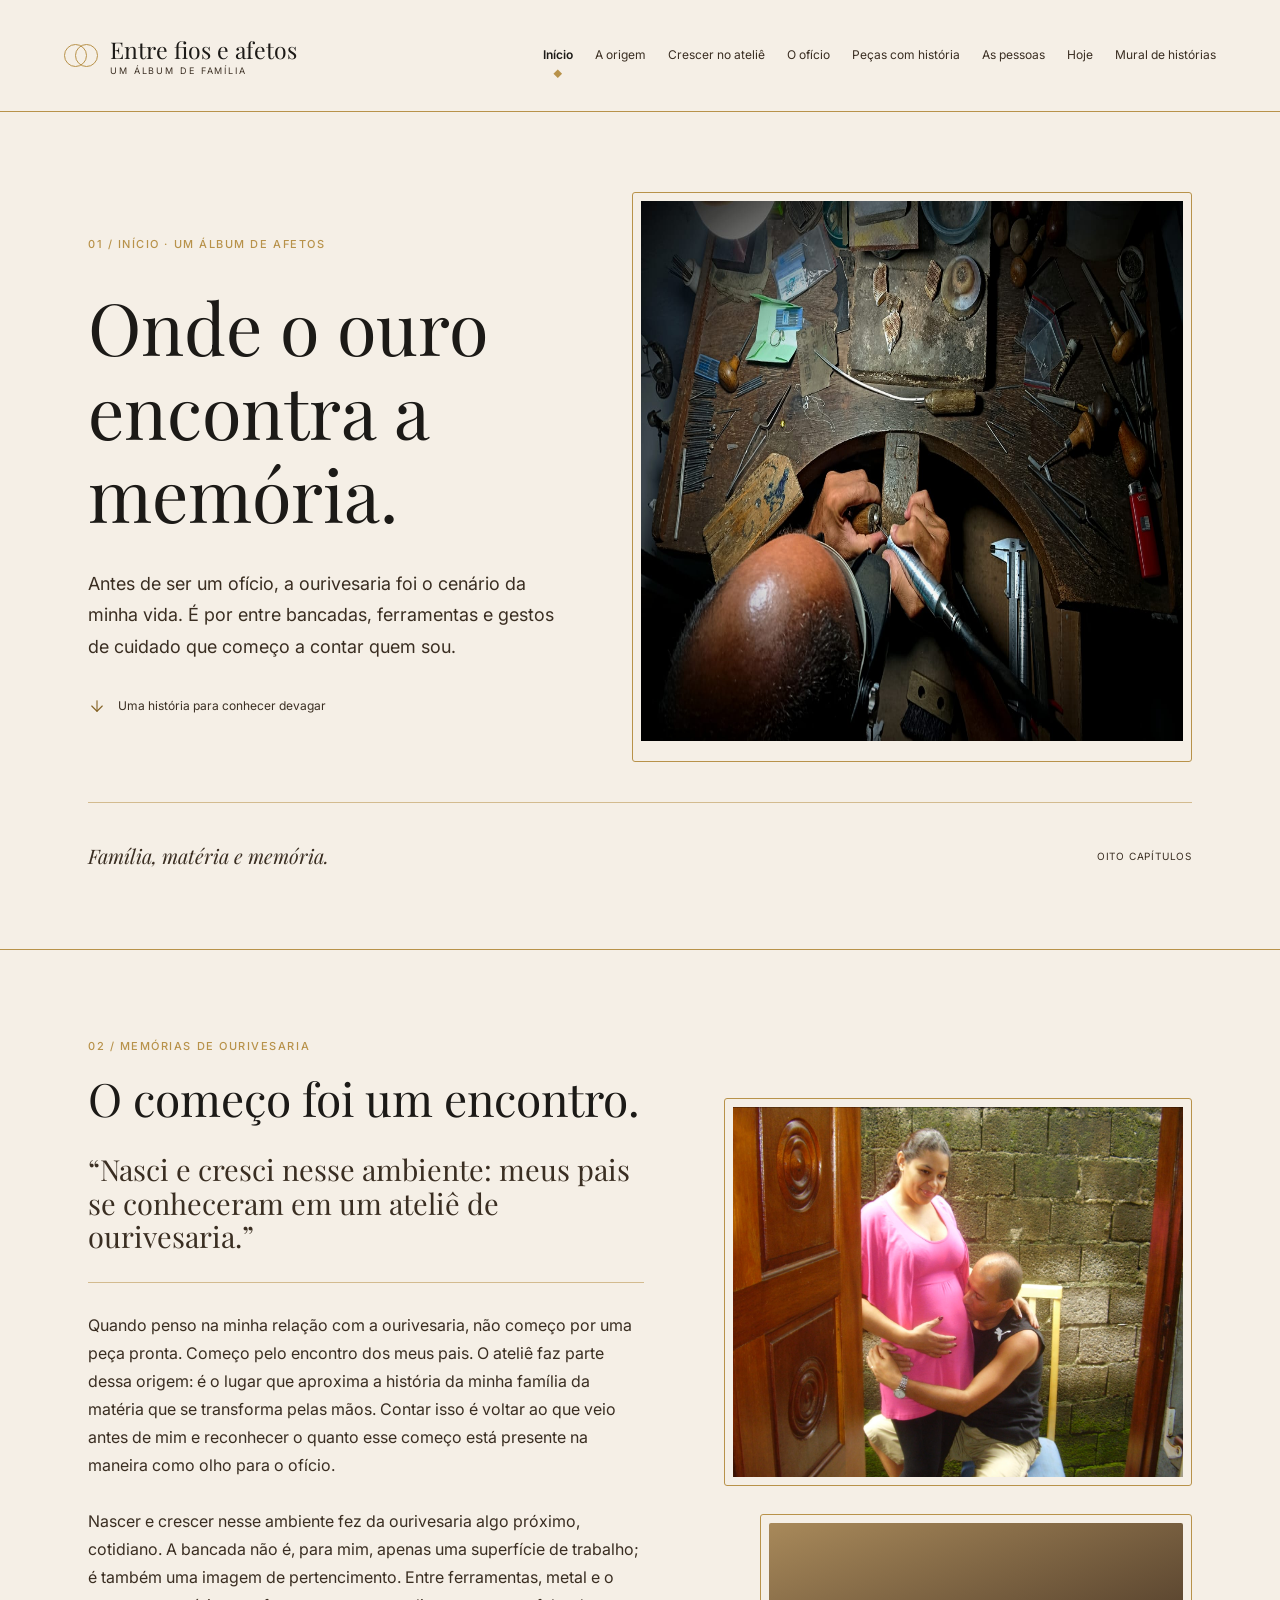
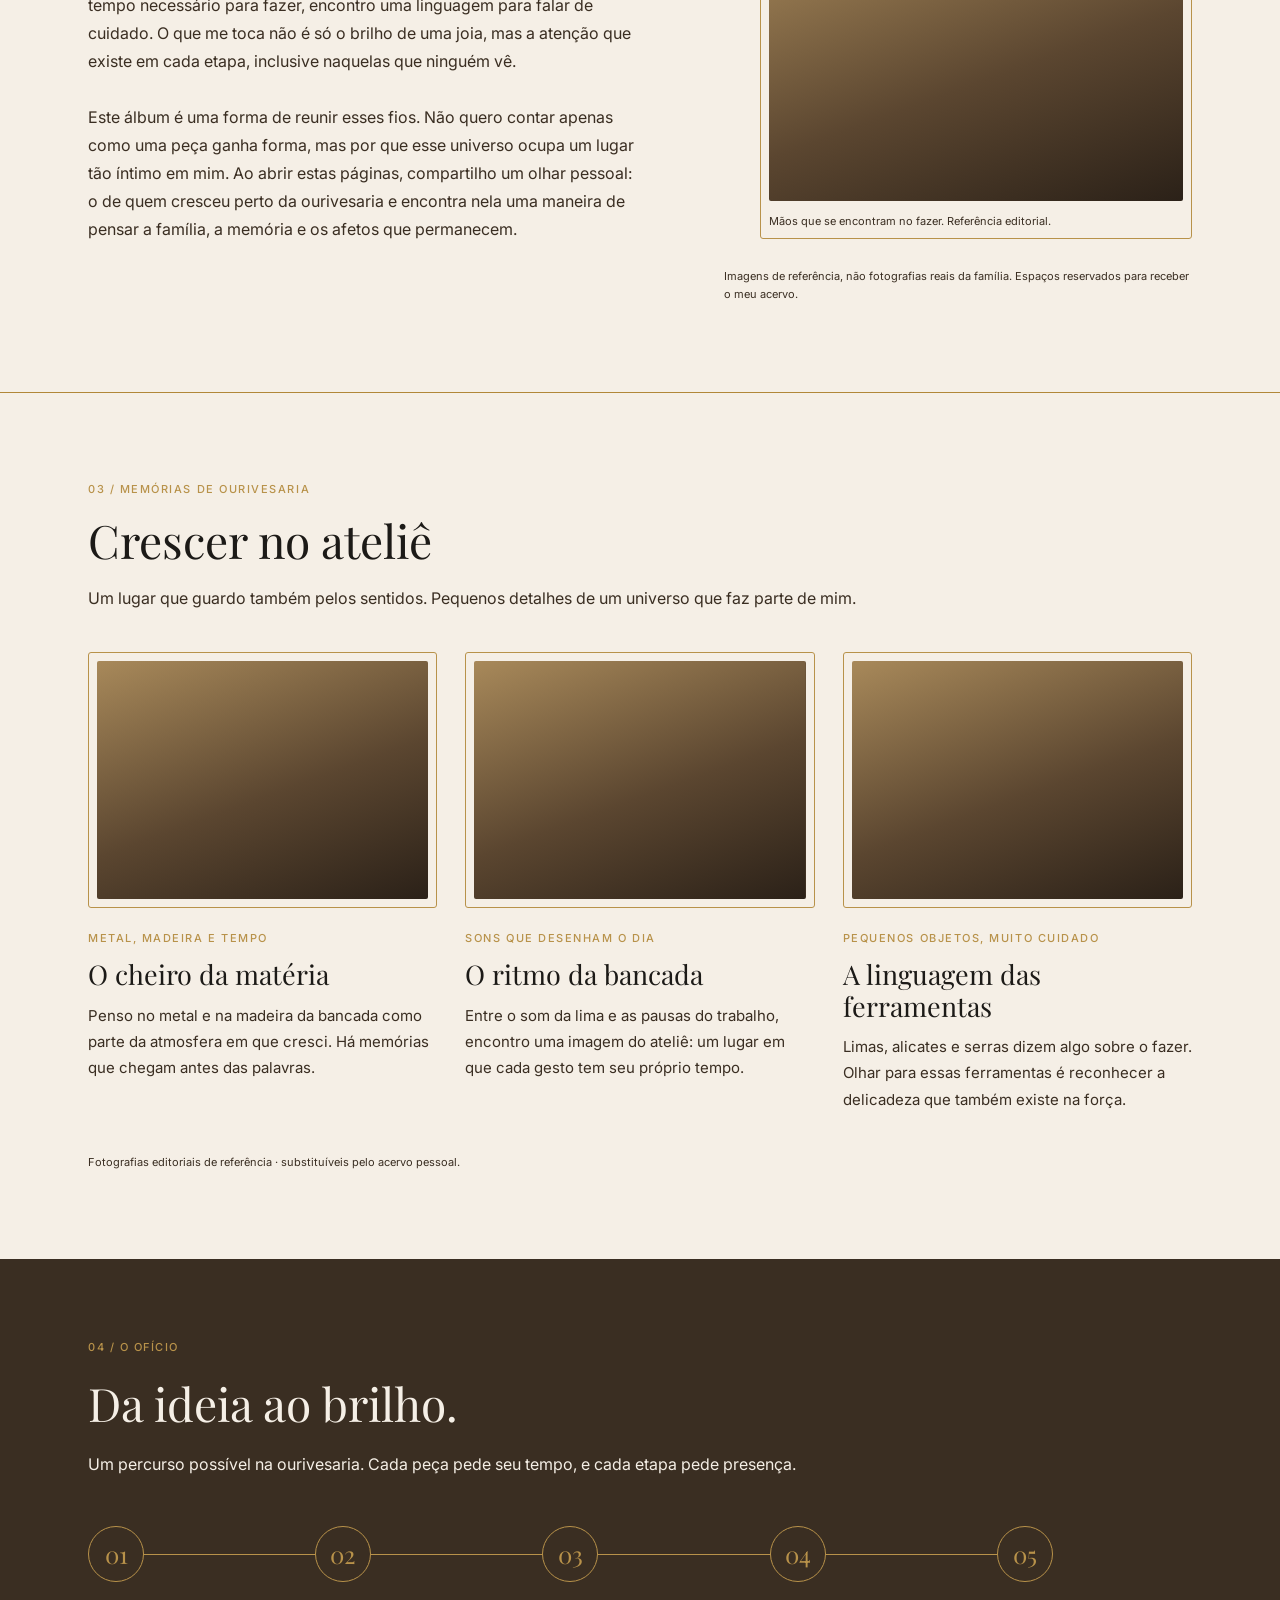
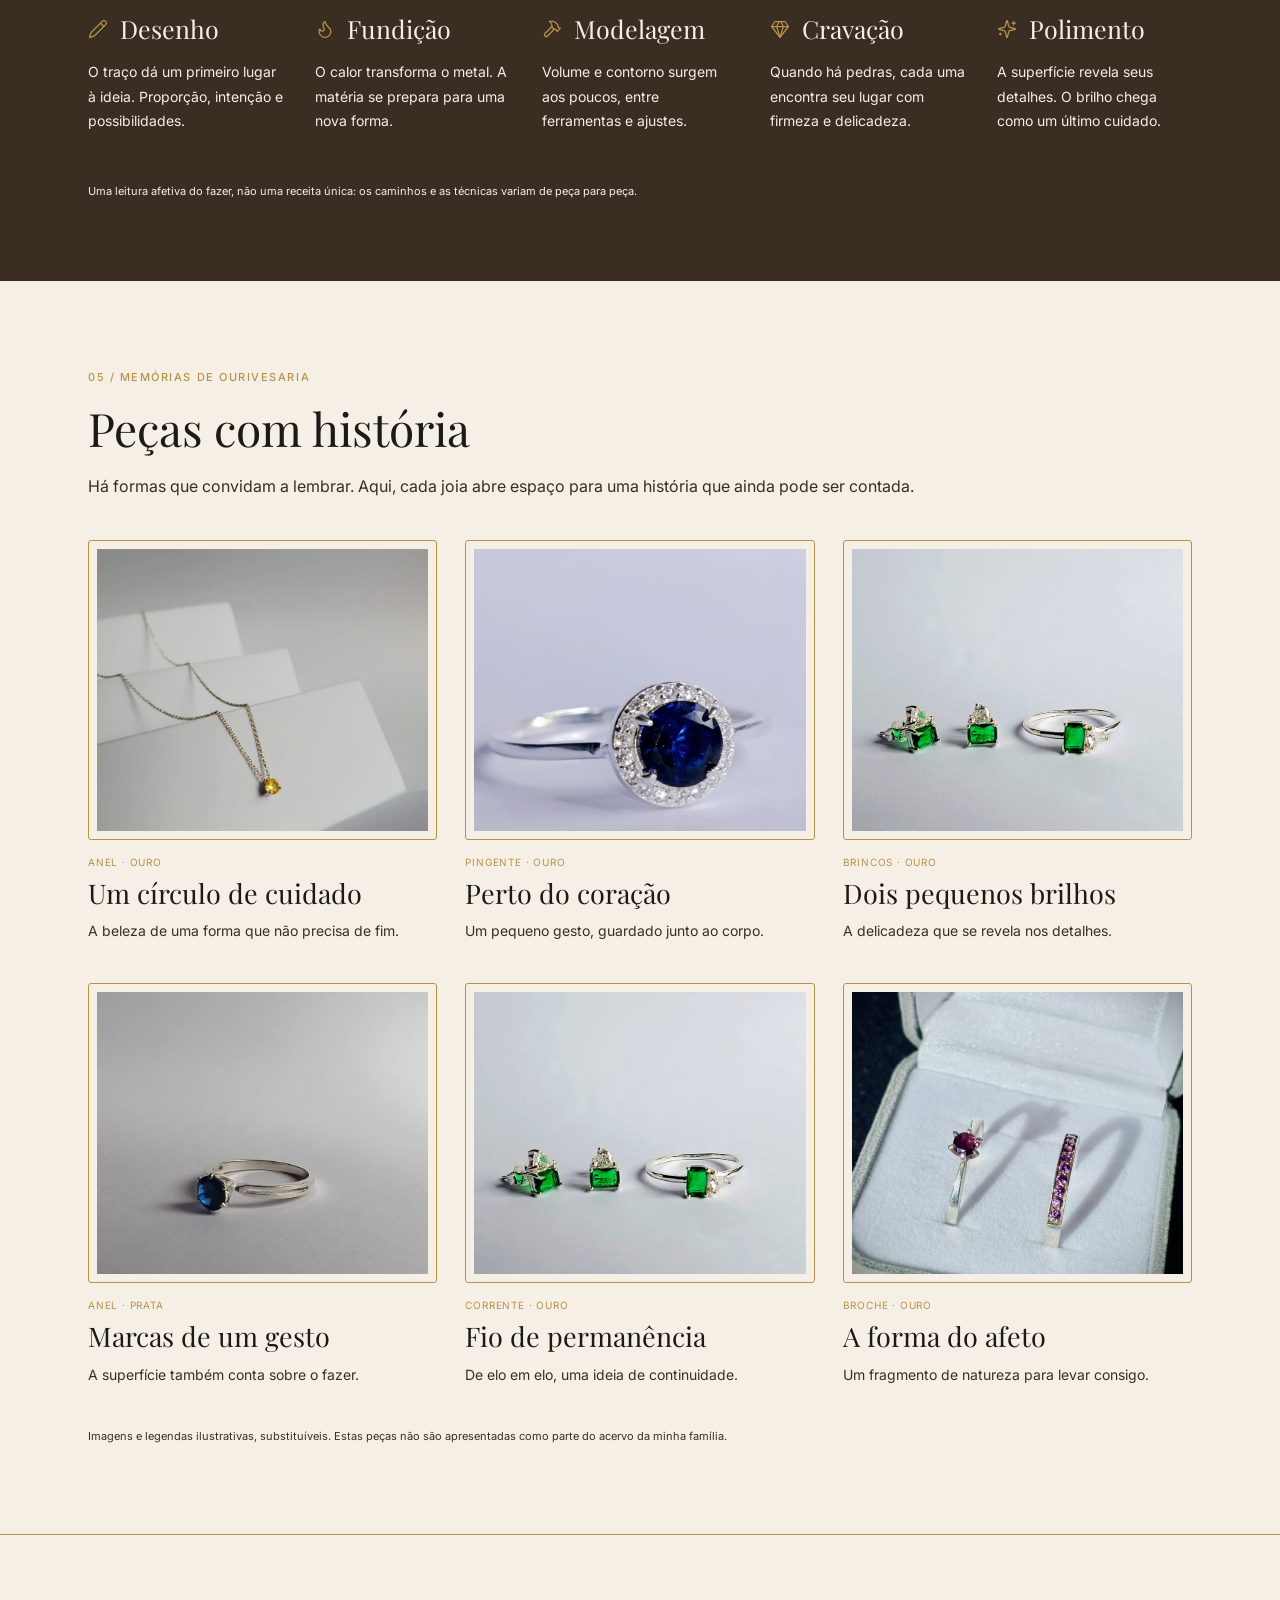
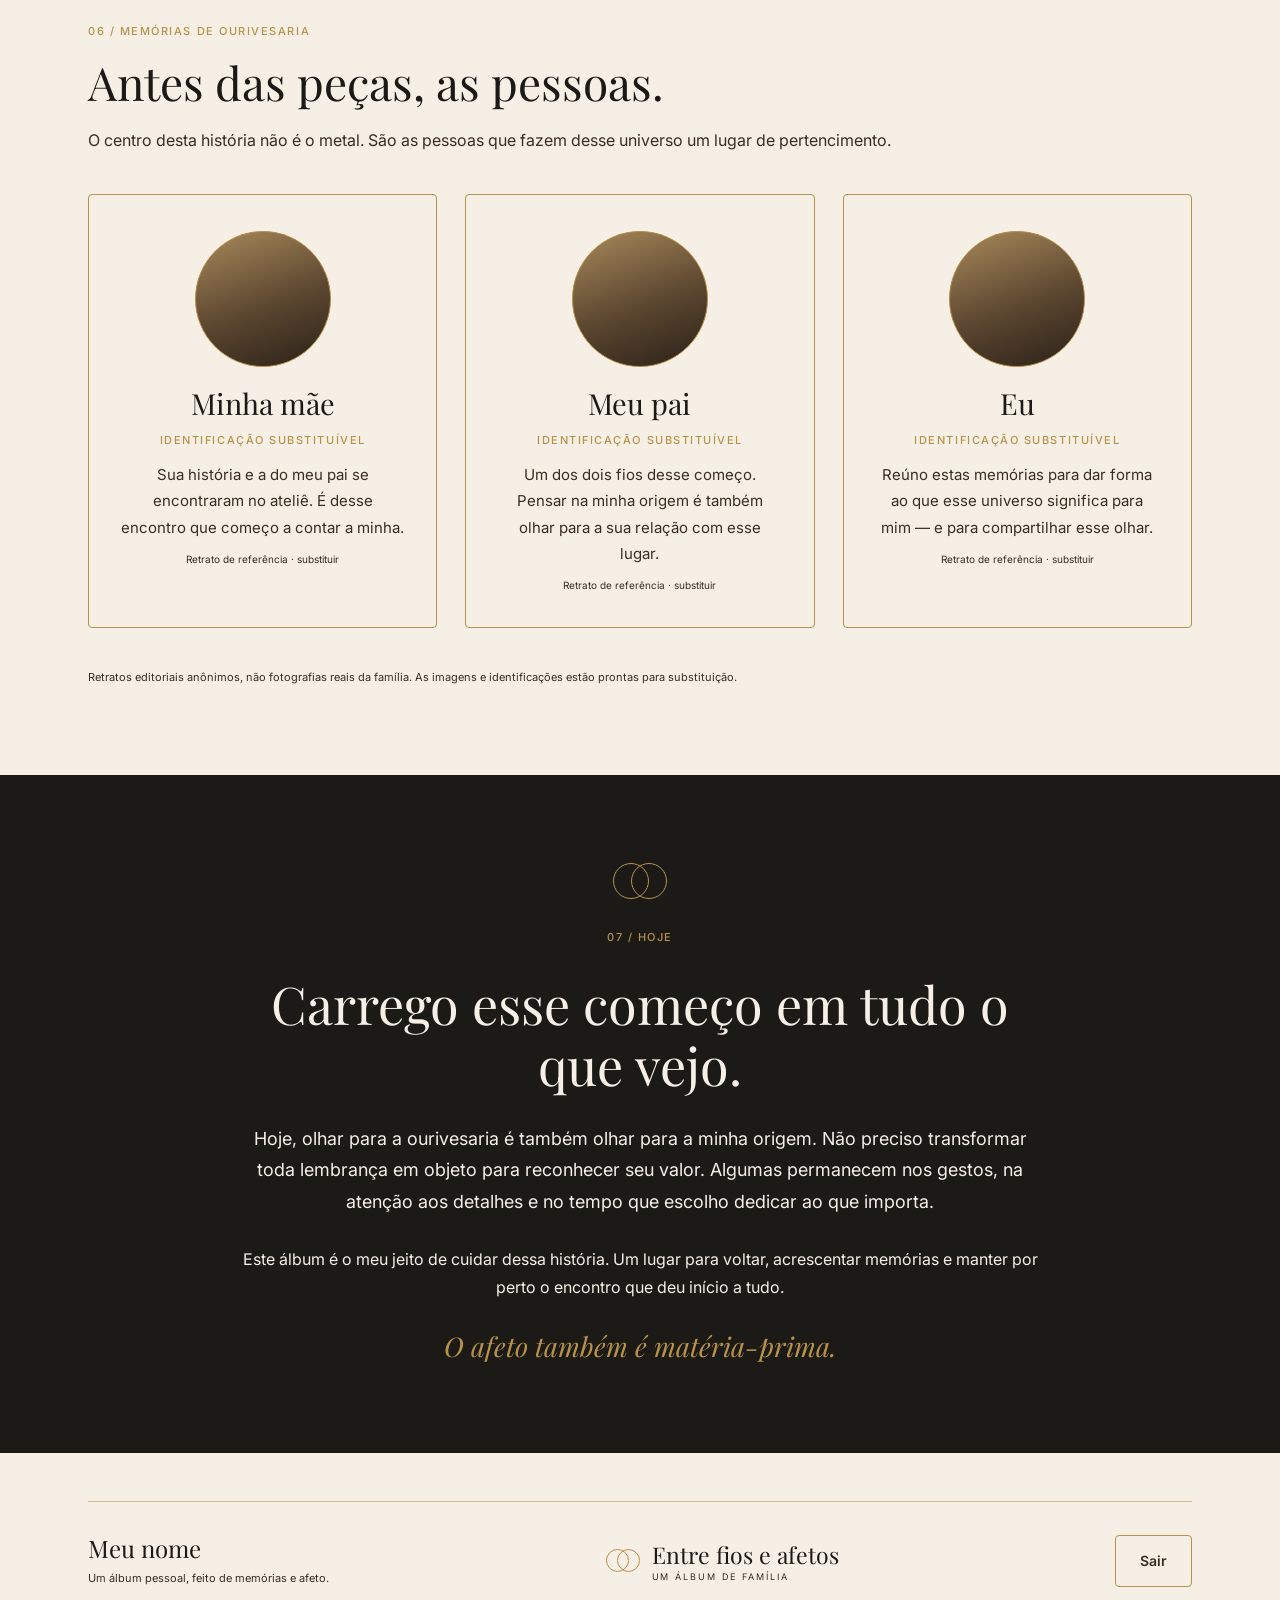
==== public/index.html @ 6e78f562 "CSS" ====
<!DOCTYPE html>
<html lang="pt-br">

<head>
    <meta charset="UTF-8">
    <meta http-equiv="X-UA-Compatible" content="IE=edge">
    <meta name="viewport" content="width=device-width, initial-scale=1.0">

    <title>Entre fios e afetos | Um álbum de família</title>

    <script src="./js/sessao.js"></script>

    <link rel="stylesheet" href="./css/estilo.css">
    <link rel="icon" href="./assets/icon/favicon2.ico">
    <link rel="preconnect" href="https://fonts.gstatic.com">
</head>

<body class="album" id="topo">

    <!-- ícones (sprite) -->
    <svg width="0" height="0" style="position:absolute" aria-hidden="true">
        <symbol id="i-arrow-down" viewBox="0 0 24 24"><path d="M12 5v14"/><path d="m19 12-7 7-7-7"/></symbol>
        <symbol id="i-pencil" viewBox="0 0 24 24"><path d="M21.174 6.812a1 1 0 0 0-3.986-3.987L3.842 16.174a2 2 0 0 0-.5.83l-1.321 4.352a.5.5 0 0 0 .623.622l4.353-1.32a2 2 0 0 0 .83-.497z"/><path d="m15 5 4 4"/></symbol>
        <symbol id="i-flame" viewBox="0 0 24 24"><path d="M8.5 14.5A2.5 2.5 0 0 0 11 12c0-1.38-.5-2-1-3-1.072-2.143-.224-4.054 2-6 .5 2.5 2 4.9 4 6.5 2 1.6 3 3.5 3 5.5a7 7 0 1 1-14 0c0-1.153.433-2.294 1-3a2.5 2.5 0 0 0 2.5 2.5z"/></symbol>
        <symbol id="i-hammer" viewBox="0 0 24 24"><path d="m15 12-8.373 8.373a1 1 0 1 1-3-3L12 9"/><path d="m18 15 4-4"/><path d="m21.5 11.5-1.914-1.914A2 2 0 0 1 19 8.172V7l-2.26-2.26a6 6 0 0 0-4.202-1.756L9 2.96l.92.82A6.18 6.18 0 0 1 12 8.4V10l2 2h1.172a2 2 0 0 1 1.414.586L18.5 14.5"/></symbol>
        <symbol id="i-gem" viewBox="0 0 24 24"><path d="M6 3h12l4 6-10 13L2 9Z"/><path d="M11 3 8 9l4 13 4-13-3-6"/><path d="M2 9h20"/></symbol>
        <symbol id="i-sparkles" viewBox="0 0 24 24"><path d="M9.937 15.5A2 2 0 0 0 8.5 14.063l-6.135-1.582a.5.5 0 0 1 0-.962L8.5 9.936A2 2 0 0 0 9.937 8.5l1.582-6.135a.5.5 0 0 1 .963 0L14.063 8.5A2 2 0 0 0 15.5 9.937l6.135 1.581a.5.5 0 0 1 0 .964L15.5 14.063a2 2 0 0 0-1.437 1.437l-1.582 6.135a.5.5 0 0 1-.963 0z"/><path d="M20 3v4"/><path d="M22 5h-4"/><path d="M4 17v2"/><path d="M5 18H3"/></symbol>
    </svg>

    <!--header inicio-->
    <header class="cabecalho">
        <a class="marca" href="index.html">
            <span class="aliancas" aria-hidden="true"></span>
            <span class="marca-texto">
                <span class="marca-nome">Entre fios e afetos</span>
                <span class="marca-descricao">Um álbum de família</span>
            </span>
        </a>

        <nav class="navegacao" aria-label="Seções do álbum">
            <a href="#inicio" aria-current="page">Início</a>
            <a href="#origem">A origem</a>
            <a href="#atelie">Crescer no ateliê</a>
            <a href="#oficio">O ofício</a>
            <a href="#pecas">Peças com história</a>
            <a href="#pessoas">As pessoas</a>
            <a href="#hoje">Hoje</a>
            <a href="dashboard/mural.html">Mural de histórias</a>
        </nav>
    </header>
    <!--header fim-->

    <main>

        <!-- 01 · INÍCIO -->
        <section class="inicio" id="inicio">
            <div class="capa-fotografia">
                <div class="capa-texto">
                    <p class="eyebrow">01 / Início · Um álbum de afetos</p>
                    <h1 class="t-hero">Onde o ouro encontra a memória.</h1>
                    <p class="texto-grande">Antes de ser um ofício, a ourivesaria foi o cenário da minha vida. É por entre bancadas, ferramentas e gestos de cuidado que começo a contar quem sou.</p>
                    <a class="convite-leitura" href="#origem">
                        <svg class="icone" aria-hidden="true"><use href="#i-arrow-down"/></svg>
                        <span>Uma história para conhecer devagar</span>
                    </a>
                </div>

                <figure class="moldura">
                    <div class="foto foto-inicio" role="img" aria-label="Mãos trabalhando em uma bancada de ourivesaria">
                        <img src="assets/imgs/img-bancada.jpeg" alt="">
                    </div>
                    <figcaption class="legenda"></figcaption>
                </figure>
            </div>

            <hr class="linha">

            <div class="nota-album">
                <p class="t-italico">Família, matéria e memória.</p>
                <span>OITO CAPÍTULOS</span>
            </div>
        </section>

        <!-- 02 · A ORIGEM -->
        <section class="secao borda-topo" id="origem">
            <div class="secao-interna origem-grade">
                <div class="origem-texto">
                    <div class="abertura-capitulo">
                        <p class="eyebrow">02 / Memórias de ourivesaria</p>
                        <h2 class="t-secao">O começo foi um encontro.</h2>
                    </div>

                    <blockquote class="t-citacao">“Nasci e cresci nesse ambiente: meus pais se conheceram em um ateliê de ourivesaria.”</blockquote>

                    <hr class="linha">

                    <p class="texto">Quando penso na minha relação com a ourivesaria, não começo por uma peça pronta. Começo pelo encontro dos meus pais. O ateliê faz parte dessa origem: é o lugar que aproxima a história da minha família da matéria que se transforma pelas mãos. Contar isso é voltar ao que veio antes de mim e reconhecer o quanto esse começo está presente na maneira como olho para o ofício.</p>

                    <p class="texto">Nascer e crescer nesse ambiente fez da ourivesaria algo próximo, cotidiano. A bancada não é, para mim, apenas uma superfície de trabalho; é também uma imagem de pertencimento. Entre ferramentas, metal e o tempo necessário para fazer, encontro uma linguagem para falar de cuidado. O que me toca não é só o brilho de uma joia, mas a atenção que existe em cada etapa, inclusive naquelas que ninguém vê.</p>

                    <p class="texto">Este álbum é uma forma de reunir esses fios. Não quero contar apenas como uma peça ganha forma, mas por que esse universo ocupa um lugar tão íntimo em mim. Ao abrir estas páginas, compartilho um olhar pessoal: o de quem cresceu perto da ourivesaria e encontra nela uma maneira de pensar a família, a memória e os afetos que permanecem.</p>
                </div>

                <div class="origem-album">
                    <figure class="moldura">
                        <div class="foto foto-principal" role="img" aria-label="Bancada de ourivesaria em preto e branco">
                        <img src="./assets/imgs/Captura de tela 2026-05-28 182234.png" alt="">
                        </div>
                        <!-- <figcaption class="legenda">Uma bancada, tantos começos. Estudo visual de arquivo em preto e branco.</figcaption> -->
                    </figure>

                    <div class="detalhe">
                        <figure class="moldura">
                            <div class="foto foto-origem-2" role="img" aria-label="Mãos que se encontram no fazer"></div>
                            <figcaption class="legenda">Mãos que se encontram no fazer. Referência editorial.</figcaption>
                        </figure>
                    </div>

                    <p class="nota">Imagens de referência, não fotografias reais da família. Espaços reservados para receber o meu acervo.</p>
                </div>
            </div>
        </section>

        <!-- 03 · CRESCER NO ATELIÊ -->
        <section class="secao borda-topo" id="atelie">
            <div class="secao-interna">
                <div class="abertura-capitulo">
                    <p class="eyebrow">03 / Memórias de ourivesaria</p>
                    <h2 class="t-secao">Crescer no ateliê</h2>
                    <p class="texto">Um lugar que guardo também pelos sentidos. Pequenos detalhes de um universo que faz parte de mim.</p>
                </div>

                <div class="trio">
                    <article class="memoria">
                        <div class="moldura"><div class="foto foto-atelie-1" role="img" aria-label="Metal e madeira da bancada"></div></div>
                        <div class="memoria-texto">
                            <p class="eyebrow">Metal, madeira e tempo</p>
                            <h3>O cheiro da matéria</h3>
                            <p class="texto-medio">Penso no metal e na madeira da bancada como parte da atmosfera em que cresci. Há memórias que chegam antes das palavras.</p>
                        </div>
                    </article>

                    <article class="memoria">
                        <div class="moldura"><div class="foto foto-atelie-2" role="img" aria-label="Lima sobre a bancada"></div></div>
                        <div class="memoria-texto">
                            <p class="eyebrow">Sons que desenham o dia</p>
                            <h3>O ritmo da bancada</h3>
                            <p class="texto-medio">Entre o som da lima e as pausas do trabalho, encontro uma imagem do ateliê: um lugar em que cada gesto tem seu próprio tempo.</p>
                        </div>
                    </article>

                    <article class="memoria">
                        <div class="moldura"><div class="foto foto-atelie-3" role="img" aria-label="Ferramentas de ourivesaria"></div></div>
                        <div class="memoria-texto">
                            <p class="eyebrow">Pequenos objetos, muito cuidado</p>
                            <h3>A linguagem das ferramentas</h3>
                            <p class="texto-medio">Limas, alicates e serras dizem algo sobre o fazer. Olhar para essas ferramentas é reconhecer a delicadeza que também existe na força.</p>
                        </div>
                    </article>
                </div>

                <p class="nota rodape-secao">Fotografias editoriais de referência · substituíveis pelo acervo pessoal.</p>
            </div>
        </section>

        <!-- 04 · O OFÍCIO -->
        <section class="oficio" id="oficio">
            <div class="secao-interna">
                <div class="abertura-capitulo">
                    <p class="eyebrow">04 / O ofício</p>
                    <h2 class="t-secao">Da ideia ao brilho.</h2>
                    <p class="texto">Um percurso possível na ourivesaria. Cada peça pede seu tempo, e cada etapa pede presença.</p>
                </div>

                <div class="linha-do-tempo">
                    <div class="passo">
                        <div class="marco">01</div>
                        <div class="passo-descricao">
                            <div class="passo-nome">
                                <svg class="icone" aria-hidden="true"><use href="#i-pencil"/></svg>
                                <h3>Desenho</h3>
                            </div>
                            <p>O traço dá um primeiro lugar à ideia. Proporção, intenção e possibilidades.</p>
                        </div>
                    </div>

                    <div class="passo">
                        <div class="marco">02</div>
                        <div class="passo-descricao">
                            <div class="passo-nome">
                                <svg class="icone" aria-hidden="true"><use href="#i-flame"/></svg>
                                <h3>Fundição</h3>
                            </div>
                            <p>O calor transforma o metal. A matéria se prepara para uma nova forma.</p>
                        </div>
                    </div>

                    <div class="passo">
                        <div class="marco">03</div>
                        <div class="passo-descricao">
                            <div class="passo-nome">
                                <svg class="icone" aria-hidden="true"><use href="#i-hammer"/></svg>
                                <h3>Modelagem</h3>
                            </div>
                            <p>Volume e contorno surgem aos poucos, entre ferramentas e ajustes.</p>
                        </div>
                    </div>

                    <div class="passo">
                        <div class="marco">04</div>
                        <div class="passo-descricao">
                            <div class="passo-nome">
                                <svg class="icone" aria-hidden="true"><use href="#i-gem"/></svg>
                                <h3>Cravação</h3>
                            </div>
                            <p>Quando há pedras, cada uma encontra seu lugar com firmeza e delicadeza.</p>
                        </div>
                    </div>

                    <div class="passo">
                        <div class="marco">05</div>
                        <div class="passo-descricao">
                            <div class="passo-nome">
                                <svg class="icone" aria-hidden="true"><use href="#i-sparkles"/></svg>
                                <h3>Polimento</h3>
                            </div>
                            <p>A superfície revela seus detalhes. O brilho chega como um último cuidado.</p>
                        </div>
                    </div>
                </div>

                <p class="nota rodape-secao">Uma leitura afetiva do fazer, não uma receita única: os caminhos e as técnicas variam de peça para peça.</p>
            </div>
        </section>

        <!-- 05 · PEÇAS COM HISTÓRIA -->
        <section class="secao" id="pecas">
            <div class="secao-interna">
                <div class="abertura-capitulo">
                    <p class="eyebrow">05 / Memórias de ourivesaria</p>
                    <h2 class="t-secao">Peças com história</h2>
                    <p class="texto">Há formas que convidam a lembrar. Aqui, cada joia abre espaço para uma história que ainda pode ser contada.</p>
                </div>

                <div class="galeria">
                    <article class="peca">
                        <div class="moldura">
                            <div class="foto foto-peca-1" role="img" aria-label="Anel de ouro">
                                <img src="./assets/imgs/colarin3.jpeg" alt="">
                            </div>
                        </div>
                        <div class="peca-legenda">
                            <p class="peca-tipo">ANEL · OURO</p>
                            <h3 class="t-item">Um círculo de cuidado</h3>
                            <p class="texto-pequeno">A beleza de uma forma que não precisa de fim.</p>
                        </div>
                    </article>

                    <article class="peca">
                        <div class="moldura">
                            <div class="foto foto-peca-2" role="img" aria-label="Pingente de ouro">
                                <img src="./assets/imgs/Anel Estelar Bom.jpeg" alt="">
                            </div>
                        </div>
                        <div class="peca-legenda">
                            <p class="peca-tipo">PINGENTE · OURO</p>
                            <h3 class="t-item">Perto do coração</h3>
                            <p class="texto-pequeno">Um pequeno gesto, guardado junto ao corpo.</p>
                        </div>
                    </article>

                    <article class="peca">
                        <div class="moldura">
                            <div class="foto foto-peca-3" role="img" aria-label="Brincos de ouro">
                                <img src="./assets/imgs/Conjunto Aurora Real 2.jpeg" alt="">
                            </div>
                        </div>
                        <div class="peca-legenda">
                            <p class="peca-tipo">BRINCOS · OURO</p>
                            <h3 class="t-item">Dois pequenos brilhos</h3>
                            <p class="texto-pequeno">A delicadeza que se revela nos detalhes.</p>
                        </div>
                    </article>

                    <article class="peca">
                        <div class="moldura">
                            <div class="foto foto-peca-4" role="img" aria-label="Anel de prata">
                                <img src="./assets/imgs/imperiale3.jpeg" alt="">
                            </div>
                        </div>
                        <div class="peca-legenda">
                            <p class="peca-tipo">ANEL · PRATA</p>
                            <h3 class="t-item">Marcas de um gesto</h3>
                            <p class="texto-pequeno">A superfície também conta sobre o fazer.</p>
                        </div>
                    </article>

                    <article class="peca">
                        <div class="moldura">
                            <div class="foto foto-peca-5" role="img" aria-label="Corrente de ouro">
                                <img src="./assets/imgs/Conjunto Aurora Real 2.jpeg" alt="">
                            </div>
                        </div>
                        <div class="peca-legenda">
                            <p class="peca-tipo">CORRENTE · OURO</p>
                            <h3 class="t-item">Fio de permanência</h3>
                            <p class="texto-pequeno">De elo em elo, uma ideia de continuidade.</p>
                        </div>
                    </article>

                    <article class="peca">
                        <div class="moldura">
                            <div class="foto foto-peca-6" role="img" aria-label="Broche de ouro">
                                <img src="./assets/imgs/WhatsApp Image 2026-02-01 at 18.15.39.jpeg" alt="">
                            </div>
                        </div>
                        <div class="peca-legenda">
                            <p class="peca-tipo">BROCHE · OURO</p>
                            <h3 class="t-item">A forma do afeto</h3>
                            <p class="texto-pequeno">Um fragmento de natureza para levar consigo.</p>
                        </div>
                    </article>
                </div>

                <p class="nota rodape-secao">Imagens e legendas ilustrativas, substituíveis. Estas peças não são apresentadas como parte do acervo da minha família.</p>
            </div>
        </section>

        <!-- 06 · AS PESSOAS -->
        <section class="secao borda-topo" id="pessoas">
            <div class="secao-interna">
                <div class="abertura-capitulo">
                    <p class="eyebrow">06 / Memórias de ourivesaria</p>
                    <h2 class="t-secao">Antes das peças, as pessoas.</h2>
                    <p class="texto">O centro desta história não é o metal. São as pessoas que fazem desse universo um lugar de pertencimento.</p>
                </div>

                <div class="pessoas">
                    <article class="pessoa">
                        <div class="retrato retrato-1" role="img" aria-label="Retrato editorial de referência">
                        <img src="./assets/imgs/" alt="">
                        </div>
                        <div class="pessoa-texto">
                            <h3>Minha mãe</h3>
                            <p class="eyebrow">Identificação substituível</p>
                            <p class="texto-medio">Sua história e a do meu pai se encontraram no ateliê. É desse encontro que começo a contar a minha.</p>
                            <p class="nota-retrato">Retrato de referência · substituir</p>
                        </div>
                    </article>

                    <article class="pessoa">
                        <div class="retrato retrato-2" role="img" aria-label="Retrato editorial de referência"></div>
                        <div class="pessoa-texto">
                            <h3>Meu pai</h3>
                            <p class="eyebrow">Identificação substituível</p>
                            <p class="texto-medio">Um dos dois fios desse começo. Pensar na minha origem é também olhar para a sua relação com esse lugar.</p>
                            <p class="nota-retrato">Retrato de referência · substituir</p>
                        </div>
                    </article>

                    <article class="pessoa">
                        <div class="retrato retrato-3" role="img" aria-label="Retrato editorial de referência"></div>
                        <div class="pessoa-texto">
                            <h3>Eu</h3>
                            <p class="eyebrow">Identificação substituível</p>
                            <p class="texto-medio">Reúno estas memórias para dar forma ao que esse universo significa para mim — e para compartilhar esse olhar.</p>
                            <p class="nota-retrato">Retrato de referência · substituir</p>
                        </div>
                    </article>
                </div>

                <p class="nota rodape-secao">Retratos editoriais anônimos, não fotografias reais da família. As imagens e identificações estão prontas para substituição.</p>
            </div>
        </section>

        <!-- 07 · HOJE -->
        <section class="hoje" id="hoje">
            <span class="aliancas grande" aria-hidden="true"></span>
            <p class="eyebrow">07 / Hoje</p>
            <h2 class="t-secao">Carrego esse começo em tudo o que vejo.</h2>
            <p class="texto-grande">Hoje, olhar para a ourivesaria é também olhar para a minha origem. Não preciso transformar toda lembrança em objeto para reconhecer seu valor. Algumas permanecem nos gestos, na atenção aos detalhes e no tempo que escolho dedicar ao que importa.</p>
            <p class="texto">Este álbum é o meu jeito de cuidar dessa história. Um lugar para voltar, acrescentar memórias e manter por perto o encontro que deu início a tudo.</p>
            <p class="fecho">O afeto também é matéria-prima.</p>
        </section>

    </main>

    <!--footer inicio-->
    <footer class="rodape-album">
        <hr class="linha">
        <div class="rodape-linha">
            <div class="creditos">
                <strong>Meu nome</strong>
                <span>Um álbum pessoal, feito de memórias e afeto.</span>
            </div>

            <a class="marca" href="#topo">
                <span class="aliancas" aria-hidden="true"></span>
                <span class="marca-texto">
                    <span class="marca-nome">Entre fios e afetos</span>
                    <span class="marca-descricao">Um álbum de família</span>
                </span>
            </a>

            <a class="botao-album claro" href="login.html">Sair</a>
        </div>
    </footer>
    <!--footer fim-->

</body>

</html>
---- public/css/estilo.css ----
@import url('https://fonts.googleapis.com/css2?family=Playfair+Display:ital,wght@0,400;0,500;1,400&family=Inter:wght@400;500;600&display=swap');
@import url('https://fonts.googleapis.com/css2?family=Barlow:ital,wght@0,100;0,200;0,300;0,400;0,500;0,600;0,700;0,800;0,900;1,100;1,200;1,300;1,400;1,500;1,600;1,700;1,800;1,900&display=swap');

/* =====================================================================
   TOKENS (extraídos do Figma "Entre fios e afetos")
   ===================================================================== */

:root {
  /* herdados do projeto (usados por simulador e dashboards) */
  --tamanho-header: 80px;
  --tamanho-footer: 65px;
  --tamanho-simulador: calc(100vh - var(--tamanho-header) - var(--tamanho-footer) - 2px);

  /* álbum */
  --creme: #f5efe6;
  --creme-claro: #fffcf6;
  --papel: #faf6ef;
  --marrom: #3a2e22;
  --tinta: #1c1a17;
  --ouro: #b8924a;
  --ouro-escuro: #846326;
  --areia: #d7c8af;
  --texto-suave: #786b5c;
  --bege-claro: #e9dcc5;
  --bege-texto: #d5c5ad;
  --erro: #9a3b2e;

  --fonte-titulo: 'Playfair Display', Georgia, 'Times New Roman', serif;
  --fonte-texto: 'Inter', 'Segoe UI', Tahoma, Geneva, Verdana, sans-serif;

  /* fundo provisório das fotos (aparece atrás da imagem ou quando ela não existe) */
  --fundo-foto: linear-gradient(160deg, #a8895a 0%, #5b4630 55%, #2b2118 100%);
}

html {
  scroll-behavior: smooth;
  scroll-padding-top: 112px;
}

body {
  margin: 0;
  padding: 0;
  font-family: 'Barlow', 'Segoe UI', Tahoma, Geneva, Verdana, sans-serif;
  background-color: black;
}

/* =====================================================================
   REGRAS ANTIGAS QUE AINDA SÃO USADAS (simulador.html e dashboards)
   ===================================================================== */

.container {
  display: flex;
  width: 80%;
  margin: auto;
}

.header {
  height: var(--tamanho-header);
  border-bottom: 2px solid #32b9cd;
}

.header .container {
  justify-content: space-between;
  align-items: center;
  height: 100%;
}

.header a {
  text-decoration: none;
  color: #e3b062;
}

.agora {
  font-weight: 800;
}

.navbar {
  width: 300px;
  display: flex;
  align-items: center;
  justify-content: space-between;
  list-style: none;
  color: #e3b062;
}

.titulo {
  color: #32b9cd;
  width: fit-content;
  font-weight: 500;
}

.header h1 {
  margin: 0;
}

.footer {
  background-color: #32b9cd;
  height: 150px;
  color: #fff;
  display: flex;
  font-size: 15px;
}

.footer .container {
  justify-content: center;
  text-align: center;
}

.footer .container .version {
  font-size: 12px;
}

input {
  margin-bottom: 10px;
  border: 2px solid #32b9cd;
  padding: 10px;
  text-align: center;
  border-radius: 10px;
}

.simulador {
  color: white;
}

.simulador .container {
  flex-direction: column;
  overflow: scroll;
  height: var(--tamanho-simulador);
}

/* ALERTA (usado por js/alerta.js nos dashboards) */

#alerta {
  position: absolute;
  right: 0;
  bottom: 0;
}

.mensagem-alarme {
  background-color: white;
  border-radius: 5px;
  width: 300px;
  height: 80px;
  margin: 10px;
  padding: 10px 0;
  display: flex;
  justify-content: space-evenly;
  align-items: center;
}

.mensagem-alarme h3 {
  font-size: 14px;
  margin: 0;
}

.mensagem-alarme .informacao {
  width: 66%;
}

.alarme-sino {
  width: 48px;
  height: 48px;
  animation-name: bell;
  animation-duration: 4s;
  background-image: url('https://cdn-icons-png.flaticon.com/512/1157/1157000.png');
  background-size: cover;
  animation-iteration-count: infinite;
}

@keyframes bell {
  0%   {transform: rotate(25deg)}
  25%  {transform: rotate(-25deg)}
  50%  {transform: rotate(25deg)}
  75%  {transform: rotate(-25deg)}
  100% {transform: rotate(25deg)}
}

/* =====================================================================
   ÁLBUM · BASE
   ===================================================================== */

body.album {
  background-color: var(--creme);
  color: var(--marrom);
  font-family: var(--fonte-texto);
  -webkit-font-smoothing: antialiased;
}

.album *,
.album *::before,
.album *::after {
  box-sizing: border-box;
}

.album h1,
.album h2,
.album h3,
.album p,
.album figure,
.album blockquote {
  margin: 0;
}

.album a {
  color: inherit;
}

.album button {
  font-family: var(--fonte-texto);
}

/* ícones (sprite SVG inline em cada página) */
.icone {
  width: 18px;
  height: 18px;
  flex: none;
  fill: none;
  stroke: currentColor;
  stroke-width: 1.5;
  stroke-linecap: round;
  stroke-linejoin: round;
}

/* alianças (logotipo) */
.aliancas {
  position: relative;
  flex: none;
  width: 34px;
  height: 30px;
}

.aliancas::before,
.aliancas::after {
  content: "";
  position: absolute;
  top: 3px;
  width: 23px;
  height: 23px;
  border: 1.2px solid var(--ouro);
  border-radius: 50%;
}

.aliancas::before { left: 0; }
.aliancas::after  { left: 11px; }

.aliancas.grande {
  width: 54px;
  height: 38px;
}

.aliancas.grande::before,
.aliancas.grande::after {
  top: 0;
  width: 36px;
  height: 36px;
}

.aliancas.grande::after { left: 18px; }

.marca {
  display: flex;
  align-items: center;
  gap: 12px;
  text-decoration: none;
  color: var(--tinta);
}

.marca-texto {
  display: flex;
  flex-direction: column;
  gap: 3px;
  white-space: nowrap;
}

.marca-nome {
  font: 400 23px/1.2 var(--fonte-titulo);
  color: var(--tinta);
}

.marca-descricao {
  font: 400 9px/1 var(--fonte-texto);
  letter-spacing: 0.21em;
  text-transform: uppercase;
  color: var(--marrom);
}

/* tipografia */
.eyebrow {
  font: 500 11px/1.6 var(--fonte-texto);
  letter-spacing: 0.14em;
  text-transform: uppercase;
  color: var(--ouro);
}

.t-hero    { font: 400 72px/1.16 var(--fonte-titulo); color: var(--tinta); }
.t-secao   { font: 400 46px/1.16 var(--fonte-titulo); color: var(--tinta); }
.t-item    { font: 400 27px/1.16 var(--fonte-titulo); color: var(--tinta); }
.t-citacao { font: 400 29px/1.16 var(--fonte-titulo); color: var(--marrom); }
.t-italico { font: italic 400 20px/1.3 var(--fonte-titulo); color: var(--marrom); }

.texto        { font: 400 16px/1.75 var(--fonte-texto); color: var(--marrom); }
.texto-grande { font: 400 18px/1.75 var(--fonte-texto); color: var(--marrom); }
.texto-medio  { font: 400 15px/1.75 var(--fonte-texto); color: var(--marrom); }
.texto-pequeno{ font: 400 14px/1.75 var(--fonte-texto); color: var(--marrom); }
.nota         { font: 400 11px/1.7 var(--fonte-texto); color: var(--marrom); }

.linha {
  height: 1px;
  border: 0;
  background: var(--ouro);
  opacity: 0.55;
  margin: 0;
}

/* botões */
.botao-album {
  display: inline-flex;
  align-items: center;
  justify-content: center;
  gap: 16px;
  height: 52px;
  padding: 0 24px;
  border: 1px solid var(--ouro);
  border-radius: 4px;
  background: var(--ouro);
  color: var(--tinta);
  font: 600 14px/1 var(--fonte-texto);
  text-decoration: none;
  cursor: pointer;
  transition: background-color 0.2s, color 0.2s, border-color 0.2s;
}

.botao-album:hover {
  background: var(--ouro-escuro);
  border-color: var(--ouro-escuro);
  color: var(--creme);
}

.botao-album.cheio { width: 100%; }

.botao-album.claro {
  background: var(--creme);
}

.botao-album.claro:hover {
  background: var(--marrom);
  border-color: var(--marrom);
  color: var(--creme);
}

/* fotografia com moldura de álbum */
.moldura {
  display: flex;
  flex-direction: column;
  gap: 12px;
  padding: 8px;
  border: 0.7px solid var(--ouro);
  border-radius: 3px;
}

.foto {
  width: 100%;
  border-radius: 2px;
  background-color: #5b4630;
  background-size: cover;
  background-position: center;
  background-repeat: no-repeat;
}

.foto-inicio img{
  width: 100%;
  height: 100%;
}

.foto-principal img{
  width: 100%;
  height: 100%; 
}

.foto-peca-1 img {
  width: 100%;
  height: 100%;
  object-fit: cover;
  
}
.foto-peca-2 img{
  width: 100%;
  height: 100%;
  object-fit: cover; 
}
.foto-peca-3 img{
  width: 100%;
  height: 100%;
  object-fit: cover; 
}

.foto-peca-4 img{
  width: 100%;
  height: 100%;
  object-fit: cover; 
}

.foto-peca-5 img{
  width: 100%;
  height: 100%;
  object-fit: cover; 
}

.foto-peca-6 img{
  width: 100%;
  height: 100%;
  object-fit: cover; 
}

.legenda {
  font: 400 11px/1.5 var(--fonte-texto);
  color: var(--marrom);
}

/* =====================================================================
   ÁLBUM · CABEÇALHO E NAVEGAÇÃO
   ===================================================================== */

.cabecalho {
  position: sticky;
  top: 0;
  z-index: 50;
  display: flex;
  align-items: center;
  justify-content: space-between;
  gap: 32px;
  min-height: 112px;
  padding: 0 64px;
  background: var(--creme);
  border-bottom: 1px solid var(--ouro);
}

.navegacao {
  display: flex;
  align-items: center;
  flex-wrap: wrap;
  justify-content: flex-end;
  gap: 14px 22px;
}

.navegacao a,
.navegacao .saudacao {
  position: relative;
  font: 400 12px/1.2 var(--fonte-texto);
  color: var(--marrom);
  text-decoration: none;
  white-space: nowrap;
}

.navegacao a:hover {
  color: var(--ouro-escuro);
}

.navegacao a[aria-current="page"] {
  font-weight: 600;
  color: var(--tinta);
}

.navegacao a[aria-current="page"]::after {
  content: "◆";
  position: absolute;
  left: 50%;
  top: calc(100% + 6px);
  transform: translateX(-50%);
  font-size: 9px;
  line-height: 1;
  color: var(--ouro);
}

.navegacao .saudacao {
  padding-left: 22px;
  border-left: 1px solid var(--areia);
  color: var(--texto-suave);
}

.navegacao .saudacao span {
  font-weight: 600;
  color: var(--marrom);
}

/* =====================================================================
   ÁLBUM · LOGIN E CADASTRO
   ===================================================================== */

.acesso {
  display: grid;
  grid-template-columns: 1fr 1fr;
  min-height: 100vh;
  background: var(--creme);
}

.acesso-capa {
  position: relative;
  min-height: 960px;
  background-color: var(--marrom);
  background-image: url('../assets/imgs/album/maos-na-bancada.jpg'), var(--fundo-foto);
  background-size: cover;
  background-position: center;
  background-repeat: no-repeat;
}

.acesso-capa .marca {
  position: absolute;
  top: 48px;
  left: 48px;
  padding: 12px;
  background: var(--marrom);
}

.acesso-capa .marca-nome { color: var(--creme); }
.acesso-capa .marca-descricao { color: var(--creme); }

.convite-capa {
  position: absolute;
  left: 48px;
  right: 48px;
  bottom: 48px;
  display: flex;
  flex-direction: column;
  gap: 20px;
  padding: 36px;
  background: var(--marrom);
  border: 0.7px solid var(--ouro);
  border-radius: 4px;
}

.convite-capa h2 {
  font: 400 60px/1.16 var(--fonte-titulo);
  color: var(--creme);
}

.convite-capa p.texto { color: var(--creme); }

.convite-capa .aviso-imagem {
  font: 400 9px/1.2 var(--fonte-texto);
  letter-spacing: 0.04em;
  text-transform: uppercase;
  color: var(--creme);
}

.acesso-painel {
  position: relative;
  display: flex;
  flex-direction: column;
  justify-content: center;
  gap: 36px;
  padding: 72px 112px;
}

.boas-vindas {
  display: flex;
  flex-direction: column;
  gap: 16px;
}

.boas-vindas h1 {
  font: 400 46px/1.16 var(--fonte-titulo);
  color: var(--tinta);
}

.form-album {
  display: flex;
  flex-direction: column;
  gap: 20px;
}

.campo-album {
  display: flex;
  flex-direction: column;
  gap: 9px;
}

.campo-album label {
  font: 500 13px/1.2 var(--fonte-texto);
  color: var(--marrom);
}

.entrada {
  display: flex;
  align-items: center;
  gap: 12px;
  height: 52px;
  padding: 0 16px;
  border: 0.7px solid var(--ouro);
  border-radius: 4px;
  background: transparent;
}

.entrada:focus-within {
  box-shadow: 0 0 0 3px rgba(184, 146, 74, 0.28);
}

.entrada input {
  flex: 1;
  min-width: 0;
  height: 100%;
  margin: 0;
  padding: 0;
  border: 0;
  border-radius: 0;
  background: transparent;
  outline: none;
  text-align: left;
  font: 400 14px/1.5 var(--fonte-texto);
  color: var(--marrom);
}

.entrada input::placeholder {
  color: var(--marrom);
  opacity: 0.6;
}

.btn-olho {
  display: flex;
  align-items: center;
  justify-content: center;
  padding: 0;
  border: 0;
  background: transparent;
  color: var(--marrom);
  cursor: pointer;
}

.btn-olho .icone-olho { display: none; }
.btn-olho.ativo .icone-olho { display: block; }
.btn-olho.ativo .icone-olho-off { display: none; }

.form-album .botao-album { width: 100%; }

.link-alternativo {
  text-align: center;
  font: 400 14px/1.2 var(--fonte-texto);
  color: var(--marrom);
  text-decoration: underline;
  text-underline-position: from-font;
}

.link-alternativo:hover { color: var(--ouro-escuro); }

.nota-privacidade {
  display: flex;
  flex-direction: column;
  gap: 16px;
}

.nota-privacidade div {
  display: flex;
  align-items: flex-start;
  gap: 10px;
}

.nota-privacidade .icone {
  width: 15px;
  height: 15px;
  margin-top: 2px;
  color: var(--ouro-escuro);
}

.nota-privacidade p {
  font: 400 11px/1.6 var(--fonte-texto);
  color: var(--marrom);
}

/* mensagens usadas pelos scripts de login/cadastro */

.alerta_erro {
  position: fixed;
  top: 24px;
  right: 24px;
  z-index: 1000;
}

.card_erro {
  display: none;
  max-width: 320px;
  padding: 14px 18px;
  background: var(--creme-claro);
  color: var(--tinta);
  border: 0.7px solid var(--ouro);
  border-left: 4px solid var(--ouro);
  border-radius: 4px;
  box-shadow: 0 10px 30px rgba(58, 46, 34, 0.18);
}

.card_erro #mensagem_erro {
  font: 500 14px/1.5 var(--fonte-texto);
}

.loading-div {
  display: none;
  justify-content: center;
  align-items: center;
  margin: 0 auto;
}

.loading-div img {
  width: 40px;
  height: 40px;
}

#div_erros_login {
  display: none;
  justify-content: center;
  text-align: center;
  font: 500 13px/1.5 var(--fonte-texto);
  color: var(--erro);
}

/* =====================================================================
   ÁLBUM · PÁGINA INICIAL (HISTÓRIA DE FAMÍLIA)
   ===================================================================== */

.secao {
  padding: 88px;
}

.secao.borda-topo { border-top: 1px solid var(--ouro); }
#atelie.borda-topo { border-top-color: #b18738; }

.secao-interna {
  max-width: 1264px;
  margin: 0 auto;
}

.abertura-capitulo {
  display: flex;
  flex-direction: column;
  gap: 16px;
  margin-bottom: 40px;
}

/* início */
.inicio {
  display: flex;
  flex-direction: column;
  gap: 40px;
  padding: 80px 88px;
}

.capa-fotografia {
  display: flex;
  align-items: center;
  gap: 64px;
}

.capa-texto {
  display: flex;
  flex-direction: column;
  gap: 32px;
  flex: 0 0 480px;
  max-width: 480px;
}

.convite-leitura {
  display: flex;
  align-items: center;
  gap: 12px;
  font: 400 12px/1.2 var(--fonte-texto);
  color: var(--marrom);
}

.convite-leitura { text-decoration: none; }

.convite-leitura .icone { width: 18px; height: 24px; color: var(--ouro-escuro); }

.capa-fotografia .moldura { flex: 1; min-width: 0; }
.capa-fotografia .foto { height: 540px; }

.nota-album {
  display: flex;
  align-items: center;
  justify-content: space-between;
  gap: 24px;
}

.nota-album span {
  font: 400 10px/1 var(--fonte-texto);
  letter-spacing: 0.08em;
  color: var(--marrom);
}

/* origem */
.origem-grade {
  display: flex;
  align-items: flex-start;
  gap: 80px;
}

.origem-texto {
  display: flex;
  flex-direction: column;
  gap: 28px;
  flex: 0 0 556px;
  max-width: 556px;
}

.origem-texto .abertura-capitulo { margin-bottom: 0; }

.origem-album {
  flex: 1;
  min-width: 0;
  display: flex;
  flex-direction: column;
  gap: 28px;
  padding-top: 60px;
}

.origem-album .foto-principal { height: 370px; }
.origem-album .detalhe { display: flex; justify-content: flex-end; }
.origem-album .detalhe .moldura { width: 432px; max-width: 100%; }
.origem-album .detalhe .foto { height: 278px; }

/* crescer no ateliê */
.trio {
  display: grid;
  grid-template-columns: repeat(3, 1fr);
  gap: 28px;
}

.memoria {
  display: flex;
  flex-direction: column;
  gap: 22px;
  min-width: 0;
}

.memoria .foto { height: 238px; }

.memoria-texto {
  display: flex;
  flex-direction: column;
  gap: 12px;
}

.memoria-texto h3 { font: 400 27px/1.16 var(--fonte-titulo); color: var(--tinta); }

.album .rodape-secao {
  margin-top: 40px;
}

/* o ofício */
.oficio {
  background: var(--marrom);
  padding: 80px 88px;
}

.oficio .abertura-capitulo { gap: 20px; margin-bottom: 48px; }
.oficio .t-secao,
.oficio .texto,
.oficio .nota { color: var(--creme); }

.linha-do-tempo {
  position: relative;
  display: grid;
  grid-template-columns: repeat(5, 1fr);
  gap: 32px;
}

.linha-do-tempo::before {
  content: "";
  position: absolute;
  top: 28px;
  left: 28px;
  right: 160px;
  height: 1px;
  background: var(--ouro);
}

.passo {
  position: relative;
  display: flex;
  flex-direction: column;
  gap: 32px;
  min-width: 0;
}

.marco {
  display: flex;
  align-items: center;
  justify-content: center;
  width: 56px;
  height: 56px;
  border: 1px solid var(--ouro);
  border-radius: 999px;
  background: var(--marrom);
  font: 400 24px/1 var(--fonte-titulo);
  color: var(--ouro);
}

.passo-descricao {
  display: flex;
  flex-direction: column;
  gap: 16px;
}

.passo-nome {
  display: flex;
  align-items: center;
  gap: 12px;
  color: var(--ouro);
}

.passo-nome .icone { width: 20px; height: 20px; }

.passo-nome h3 {
  font: 400 25px/1.2 var(--fonte-titulo);
  color: var(--creme);
}

.passo-descricao p {
  font: 400 14px/1.75 var(--fonte-texto);
  color: var(--creme);
}

.album .oficio .rodape-secao { margin-top: 48px; }

/* peças com história */
.galeria {
  display: grid;
  grid-template-columns: repeat(3, 1fr);
  gap: 40px 28px;
}

.peca {
  display: flex;
  flex-direction: column;
  gap: 16px;
  min-width: 0;
}

.peca .foto { height: 282px; }

.peca-legenda {
  display: flex;
  flex-direction: column;
  gap: 10px;
}

.peca-tipo {
  font: 400 10px/1.2 var(--fonte-texto);
  letter-spacing: 0.08em;
  color: var(--ouro);
}

/* as pessoas */
.pessoas {
  display: grid;
  grid-template-columns: repeat(3, 1fr);
  gap: 28px;
}

.pessoa {
  display: flex;
  flex-direction: column;
  align-items: center;
  gap: 20px;
  min-width: 0;
  padding: 36px 32px;
  border: 0.7px solid var(--ouro);
  border-radius: 4px;
  text-align: center;
}

.retrato {
  width: 136px;
  height: 136px;
  border: 1px solid var(--ouro);
  border-radius: 999px;
  background-color: #5b4630;
  background-size: cover;
  background-position: center;
  background-repeat: no-repeat;
}

.pessoa-texto {
  display: flex;
  flex-direction: column;
  gap: 12px;
}

.pessoa-texto h3 { font: 400 29px/1.16 var(--fonte-titulo); color: var(--tinta); }
.pessoa-texto .nota-retrato { font: 400 10px/1.2 var(--fonte-texto); color: var(--marrom); }

/* hoje */
.hoje {
  display: flex;
  flex-direction: column;
  align-items: center;
  gap: 28px;
  padding: 88px 240px;
  background: var(--tinta);
  text-align: center;
}

.hoje .t-secao { font-size: 52px; color: var(--creme); }
.hoje .texto-grande,
.hoje .texto { color: var(--creme); }
.hoje .fecho { font: italic 400 27px/1.3 var(--fonte-titulo); color: var(--ouro); }

/* rodapé do álbum */
.rodape-album {
  display: flex;
  flex-direction: column;
  gap: 32px;
  padding: 48px 88px;
}

.rodape-linha {
  display: flex;
  align-items: center;
  justify-content: space-between;
  gap: 24px;
}

.creditos {
  display: flex;
  flex-direction: column;
  gap: 8px;
}

.creditos strong { font: 400 24px/1.2 var(--fonte-titulo); color: var(--tinta); }
.creditos span { font: 400 11px/1.6 var(--fonte-texto); color: var(--marrom); }

/* =====================================================================
   ÁLBUM · MURAL DE JOIAS E HISTÓRIAS
   ===================================================================== */

.mural-abertura {
  display: flex;
  flex-direction: column;
  align-items: flex-start;
  gap: 24px;
  padding: 64px 88px 48px;
}

.mural-abertura .eyebrow {
  font-weight: 400;
  letter-spacing: 0.145em;
  color: var(--ouro-escuro);
}

.mural-abertura h1 {
  font: 400 68px/1.16 var(--fonte-titulo);
  letter-spacing: -0.025em;
  color: var(--tinta);
}

.mural-convite {
  display: flex;
  align-items: center;
  justify-content: space-between;
  gap: 40px;
  width: 100%;
}

.mural-convite p {
  max-width: 740px;
  font: 400 17px/1.8 var(--fonte-texto);
  color: var(--marrom);
}

.mural-convite .botao-album {
  gap: 18px;
  border-radius: 3px;
  white-space: nowrap;
}

.fio-nota {
  display: flex;
  align-items: center;
  gap: 20px;
  padding-top: 12px;
}

.fio-nota::before {
  content: "";
  width: 48px;
  height: 1px;
  background: var(--ouro);
}

.fio-nota p {
  font: italic 400 20px/1.3 var(--fonte-titulo);
  color: var(--texto-suave);
}

.mural-album {
  display: flex;
  flex-direction: column;
  gap: 32px;
  padding: 0 88px 80px;
}

.temas {
  display: flex;
  align-items: center;
  justify-content: space-between;
  gap: 24px;
  padding: 20px 0;
  border-top: 1px solid var(--areia);
  border-bottom: 1px solid var(--areia);
}

.temas-filtros {
  display: flex;
  align-items: center;
  flex-wrap: wrap;
  gap: 12px 28px;
}

.tema {
  padding: 10px 0;
  border: 0;
  border-radius: 3px;
  background: var(--creme);
  font: 400 12px/1.2 var(--fonte-texto);
  color: var(--marrom);
  cursor: pointer;
}

.tema.ativo {
  padding: 10px 16px;
  background: var(--marrom);
  color: var(--creme);
}

.tema:not(.ativo):hover { color: var(--ouro-escuro); }

.temas p {
  font: 400 11px/1.2 var(--fonte-texto);
  color: var(--texto-suave);
}

.mural-fotos {
  display: grid;
  grid-template-columns: repeat(3, 1fr);
  gap: 28px;
  align-items: start;
}

.coluna-album {
  display: flex;
  flex-direction: column;
  gap: 28px;
  min-width: 0;
}

.memoria-compartilhada {
  display: flex;
  flex-direction: column;
  padding: 10px;
  background: var(--creme-claro);
  border: 0.7px solid var(--areia);
  border-radius: 3px;
}

.memoria-compartilhada .foto { border-radius: 2px; }
.h-300 { height: 300px; }
.h-310 { height: 310px; }
.h-350 { height: 350px; }
.h-360 { height: 360px; }
.h-380 { height: 380px; }

.historia-joia {
  display: flex;
  flex-direction: column;
  gap: 14px;
  padding: 24px 16px 16px;
}

.historia-joia .tema-memoria {
  font: 400 9px/1.2 var(--fonte-texto);
  letter-spacing: 0.145em;
  color: var(--ouro-escuro);
}

.historia-joia h3 {
  font: 400 26px/1.25 var(--fonte-titulo);
  letter-spacing: -0.012em;
  color: var(--tinta);
}

.historia-joia .relato {
  font: 400 14px/1.8 var(--fonte-texto);
  color: var(--marrom);
}

.assinatura {
  display: flex;
  align-items: center;
  justify-content: space-between;
  padding-top: 17px;
  border-top: 0.7px solid var(--areia);
}

.assinatura strong {
  font: italic 400 19px/1.2 var(--fonte-titulo);
  color: var(--marrom);
}

.assinatura span {
  font: 400 9px/1.2 var(--fonte-texto);
  color: var(--texto-suave);
}

.nota-editorial {
  display: flex;
  align-items: center;
  justify-content: space-between;
  gap: 24px;
}

.nota-editorial p:first-child {
  font: 400 11px/1.7 var(--fonte-texto);
  color: var(--texto-suave);
}

.nota-editorial p:last-child {
  font: italic 400 19px/1.3 var(--fonte-titulo);
  color: var(--marrom);
}

/* histórias publicadas (preenchidas por atualizarFeed) */

.mural-publicado {
  display: flex;
  flex-direction: column;
  gap: 32px;
  padding: 0 88px 80px;
}

.mural-publicado .titulo-bloco {
  display: flex;
  flex-direction: column;
  gap: 12px;
}

.mural-publicado h2 {
  font: 400 38px/1.16 var(--fonte-titulo);
  color: var(--tinta);
}

.div-results { width: 100%; }

.feed-container {
  display: grid;
  grid-template-columns: repeat(3, 1fr);
  gap: 28px;
  align-items: start;
}

.feed-container > span {
  grid-column: 1 / -1;
  font: 400 14px/1.7 var(--fonte-texto);
  color: var(--texto-suave);
}

.publicacao {
  display: flex;
  flex-direction: column;
  gap: 14px;
  min-width: 0;
  padding: 26px 26px 20px;
  background: var(--creme-claro);
  border: 0.7px solid var(--areia);
  border-radius: 3px;
}

.publicacao > span:first-child {
  order: 0;
  font: 400 9px/1.2 var(--fonte-texto);
  letter-spacing: 0.145em;
  text-transform: uppercase;
  color: var(--ouro-escuro);
}

.publicacao > span:first-child b { font-weight: 500; }

/* o texto "Título:" do script fica oculto; só o valor aparece */
.publicacao-titulo {
  order: 1;
  font-size: 0;
  line-height: 0;
}

.publicacao-titulo b {
  display: block;
  font: 400 26px/1.25 var(--fonte-titulo);
  letter-spacing: -0.012em;
  color: var(--tinta);
  word-break: break-word;
}

.publicacao-descricao {
  order: 2;
  font-size: 0;
  line-height: 0;
}

.publicacao-descricao b {
  display: block;
  font: 400 14px/1.8 var(--fonte-texto);
  color: var(--marrom);
  word-break: break-word;
}

.publicacao-nome {
  order: 3;
  padding-top: 17px;
  border-top: 0.7px solid var(--areia);
  font-size: 0;
  line-height: 0;
}

.publicacao-nome b {
  display: block;
  font: italic 400 19px/1.2 var(--fonte-titulo);
  color: var(--marrom);
}

.publicacao .div-buttons {
  order: 4;
  display: flex;
  justify-content: flex-end;
  gap: 10px;
}

.publicacao .div-buttons > * { margin-left: 0; }

.publicacao-btn-editar {
  width: auto;
  padding: 8px 16px;
  border: 0.7px solid var(--ouro);
  border-radius: 3px;
  background: transparent;
  font: 600 12px/1 var(--fonte-texto);
  color: var(--marrom);
  cursor: pointer;
  transition: background-color 0.2s, color 0.2s;
}

.publicacao-btn-editar:hover {
  background: var(--marrom);
  border-color: var(--marrom);
  color: var(--creme);
}

/* compartilhar uma memória */

.compartilhar {
  display: flex;
  align-items: flex-start;
  gap: 100px;
  padding: 80px 88px;
  background: var(--marrom);
}

.compartilhar-convite {
  display: flex;
  flex-direction: column;
  gap: 28px;
  flex: 0 0 440px;
  max-width: 440px;
  padding-top: 12px;
}

.compartilhar-convite .eyebrow {
  font-size: 11px;
  line-height: 1.6;
  font-weight: 400;
  letter-spacing: 0.145em;
  color: var(--bege-claro);
}

.compartilhar-convite h2 {
  font: 400 48px/1.18 var(--fonte-titulo);
  letter-spacing: -0.015em;
  color: var(--creme);
}

.compartilhar-convite > p {
  font: 400 16px/1.85 var(--fonte-texto);
  color: var(--bege-texto);
}

.como-participar {
  display: flex;
  flex-direction: column;
  gap: 24px;
  padding: 12px 0 16px;
}

.orientacao {
  display: flex;
  align-items: flex-start;
  gap: 18px;
}

.orientacao .etapa {
  flex: 0 0 26px;
  font: italic 400 19px/1.2 var(--fonte-titulo);
  color: var(--ouro);
}

.orientacao h3 {
  margin-bottom: 6px;
  font: 500 14px/1.2 var(--fonte-texto);
  color: var(--creme);
}

.orientacao p {
  font: 400 12px/1.7 var(--fonte-texto);
  color: var(--bege-texto);
}

.fio-afeto {
  width: 64px;
  height: 1px;
  background: var(--ouro);
}

.compartilhar-convite .fecho {
  font: italic 400 23px/1.5 var(--fonte-titulo);
  color: var(--bege-claro);
}

.area-compartilhar {
  flex: 1;
  min-width: 0;
  display: flex;
  flex-direction: column;
  gap: 22px;
  padding: 32px;
  background: var(--creme-claro);
  border-radius: 3px;
}

.area-compartilhar h2 {
  font: 400 28px/1.25 var(--fonte-titulo);
  color: var(--tinta);
}

.area-compartilhar form {
  display: flex;
  flex-direction: column;
  gap: 22px;
}

.campo-mural {
  display: flex;
  flex-direction: column;
  gap: 9px;
}

.campo-mural > label,
.campo-mural > .rotulo {
  font: 500 12px/1.2 var(--fonte-texto);
  color: var(--marrom);
}

.campo-mural input[type="text"],
.campo-mural textarea {
  width: 100%;
  margin: 0;
  padding: 16px;
  border: 1px solid var(--areia);
  border-radius: 3px;
  background: var(--papel);
  outline: none;
  text-align: left;
  font: 400 13px/1.65 var(--fonte-texto);
  color: var(--marrom);
}

.campo-mural input[type="text"] { height: 52px; padding-top: 0; padding-bottom: 0; }

.campo-mural textarea {
  height: 126px;
  resize: vertical;
}

.campo-mural input[type="text"]:focus,
.campo-mural textarea:focus {
  border-color: var(--ouro);
  box-shadow: 0 0 0 3px rgba(184, 146, 74, 0.22);
}

.campo-mural ::placeholder {
  color: var(--texto-suave);
  opacity: 1;
}

.limite {
  font: 400 10px/1.2 var(--fonte-texto);
  text-align: right;
  color: var(--texto-suave);
}

.adicionar-foto {
  display: flex;
  flex-direction: column;
  align-items: center;
  justify-content: center;
  gap: 10px;
  height: 158px;
  padding: 0 16px;
  border: 1px dashed var(--ouro);
  border-radius: 3px;
  background: var(--papel);
  text-align: center;
  color: var(--ouro-escuro);
  cursor: pointer;
}

.adicionar-foto:hover { background: #f3ecdf; }

.adicionar-foto .icone { width: 28px; height: 28px; stroke-width: 1.4; }

.adicionar-foto strong {
  font: 600 14px/1.2 var(--fonte-texto);
  color: var(--marrom);
}

.adicionar-foto span {
  font: 400 11px/1.4 var(--fonte-texto);
  color: var(--texto-suave);
}

.adicionar-foto input[type="file"] {
  position: absolute;
  width: 1px;
  height: 1px;
  margin: 0;
  padding: 0;
  border: 0;
  opacity: 0;
  overflow: hidden;
}

.consentimento {
  display: flex;
  align-items: flex-start;
  gap: 10px;
  cursor: pointer;
}

.consentimento input[type="checkbox"] {
  appearance: none;
  -webkit-appearance: none;
  flex: none;
  position: relative;
  width: 16px;
  height: 16px;
  margin: 1px 0 0;
  padding: 0;
  border: 1px solid var(--ouro-escuro);
  border-radius: 2px;
  background: transparent;
  cursor: pointer;
}

.consentimento input[type="checkbox"]:checked {
  background: var(--ouro);
  border-color: var(--ouro);
}

.consentimento input[type="checkbox"]:checked::after {
  content: "";
  position: absolute;
  left: 4px;
  top: 1px;
  width: 4px;
  height: 8px;
  border: solid var(--tinta);
  border-width: 0 1.5px 1.5px 0;
  transform: rotate(45deg);
}

.consentimento span {
  font: 400 11px/1.7 var(--fonte-texto);
  color: var(--marrom);
}

.area-compartilhar .botao-album {
  gap: 18px;
  border-radius: 3px;
}

.area-compartilhar .cuidado {
  font: 400 10px/1.7 var(--fonte-texto);
  color: var(--texto-suave);
}

/* rodapé do mural */

.rodape-mural {
  display: flex;
  flex-direction: column;
  gap: 30px;
  padding: 44px 88px;
}

.rodape-mural .marca-descricao { letter-spacing: 0.21em; }

.voltar-inicio {
  display: flex;
  align-items: center;
  gap: 12px;
  font: 400 12px/1.2 var(--fonte-texto);
  color: var(--marrom);
  text-decoration: none;
}

.voltar-inicio:hover { color: var(--ouro-escuro); }

.fecho-album {
  display: flex;
  align-items: flex-start;
  justify-content: space-between;
  gap: 24px;
  padding-top: 22px;
  border-top: 1px solid var(--areia);
  font: 400 10px/1.2 var(--fonte-texto);
}

.fecho-album span:first-child { letter-spacing: 0.04em; color: var(--texto-suave); }
.fecho-album span:last-child  { letter-spacing: 0.14em; color: var(--ouro-escuro); }

/* =====================================================================
   FOTOGRAFIAS · caminhos das imagens exportadas do Figma
   Coloque os arquivos em public/assets/imgs/album/ com estes nomes.
   Enquanto o arquivo não existir, aparece o fundo provisório.
   ===================================================================== */

.foto-inicio      { background-image: url('../assets/imgs/album/inicio-bancada.jpg'), var(--fundo-foto); }
.foto-origem-1    { background-image: url('../assets/imgs/album/origem-bancada.jpg'), linear-gradient(160deg, #9a9a96, #3d3d3b); }
.foto-origem-2    { background-image: url('../assets/imgs/album/origem-maos.jpg'), var(--fundo-foto); }
.foto-atelie-1    { background-image: url('../assets/imgs/album/atelie-1.jpg'), var(--fundo-foto); }
.foto-atelie-2    { background-image: url('../assets/imgs/album/atelie-2.jpg'), var(--fundo-foto); }
.foto-atelie-3    { background-image: url('../assets/imgs/album/atelie-3.jpg'), var(--fundo-foto); }
.foto-peca-1      { background-image: url('../assets/imgs/album/peca-1.jpg'), var(--fundo-foto); }
.foto-peca-2      { background-image: url('../assets/imgs/album/peca-2.jpg'), var(--fundo-foto); }
.foto-peca-3      { background-image: url('../assets/imgs/album/peca-3.jpg'), var(--fundo-foto); }
.foto-peca-4      { background-image: url('../assets/imgs/album/peca-4.jpg'), var(--fundo-foto); }
.foto-peca-5      { background-image: url('../assets/imgs/album/peca-5.jpg'), var(--fundo-foto); }
.foto-peca-6      { background-image: url('../assets/imgs/album/peca-6.jpg'), var(--fundo-foto); }
.retrato-1        { background-image: url('../assets/imgs/album/pessoa-1.jpg'), var(--fundo-foto); }
.retrato-2        { background-image: url('../assets/imgs/album/pessoa-2.jpg'), var(--fundo-foto); }
.retrato-3        { background-image: url('../assets/imgs/album/pessoa-3.jpg'), var(--fundo-foto); }
.foto-mural-1     { background-image: url('../assets/imgs/album/mural-1.jpg'), var(--fundo-foto); }
.foto-mural-2     { background-image: url('../assets/imgs/album/mural-2.jpg'), var(--fundo-foto); }
.foto-mural-3     { background-image: url('../assets/imgs/album/mural-3.jpg'), var(--fundo-foto); }
.foto-mural-4     { background-image: url('../assets/imgs/album/mural-4.jpg'), var(--fundo-foto); }
.foto-mural-5     { background-image: url('../assets/imgs/album/mural-5.jpg'), var(--fundo-foto); }
.foto-mural-6     { background-image: url('../assets/imgs/album/mural-6.jpg'), var(--fundo-foto); }

/* =====================================================================
   RESPONSIVO
   ===================================================================== */

@media (max-width: 1200px) {
  .cabecalho { padding: 20px 32px; }
  .secao, .inicio, .oficio, .rodape-album, .mural-abertura, .mural-album,
  .mural-publicado, .compartilhar, .rodape-mural { padding-left: 40px; padding-right: 40px; }
  .hoje { padding-left: 80px; padding-right: 80px; }
  .t-hero { font-size: 56px; }
  .mural-abertura h1 { font-size: 54px; }
  .capa-texto { flex-basis: 420px; }
  .origem-grade { gap: 48px; }
  .origem-texto { flex-basis: 480px; }
  .compartilhar { gap: 56px; }
  .linha-do-tempo { grid-template-columns: repeat(3, 1fr); row-gap: 48px; }
  .linha-do-tempo::before { display: none; }
}

@media (max-width: 900px) {
  .acesso { grid-template-columns: 1fr; }
  .acesso-capa { min-height: 560px; }
  .convite-capa { padding: 24px; }
  .convite-capa h2 { font-size: 40px; }
  .acesso-painel { padding: 48px 32px; }

  .cabecalho { flex-direction: column; align-items: flex-start; }
  .navegacao { justify-content: flex-start; }

  .capa-fotografia,
  .origem-grade,
  .compartilhar,
  .mural-convite,
  .temas,
  .nota-editorial,
  .rodape-linha { flex-direction: column; align-items: flex-start; }

  .capa-texto, .origem-texto, .compartilhar-convite { flex-basis: auto; max-width: 100%; width: 100%; }
  .capa-fotografia .moldura, .origem-album, .area-compartilhar { width: 100%; }
  .origem-album { padding-top: 0; }
  .trio, .galeria, .pessoas, .mural-fotos, .feed-container { grid-template-columns: 1fr; }
  .linha-do-tempo { grid-template-columns: 1fr; }
  .hoje { padding: 64px 24px; }
  .t-hero { font-size: 44px; }
  .t-secao { font-size: 36px; }
  .mural-abertura h1 { font-size: 40px; }
  .compartilhar-convite h2 { font-size: 36px; }
  .fecho-album { flex-direction: column; }
}
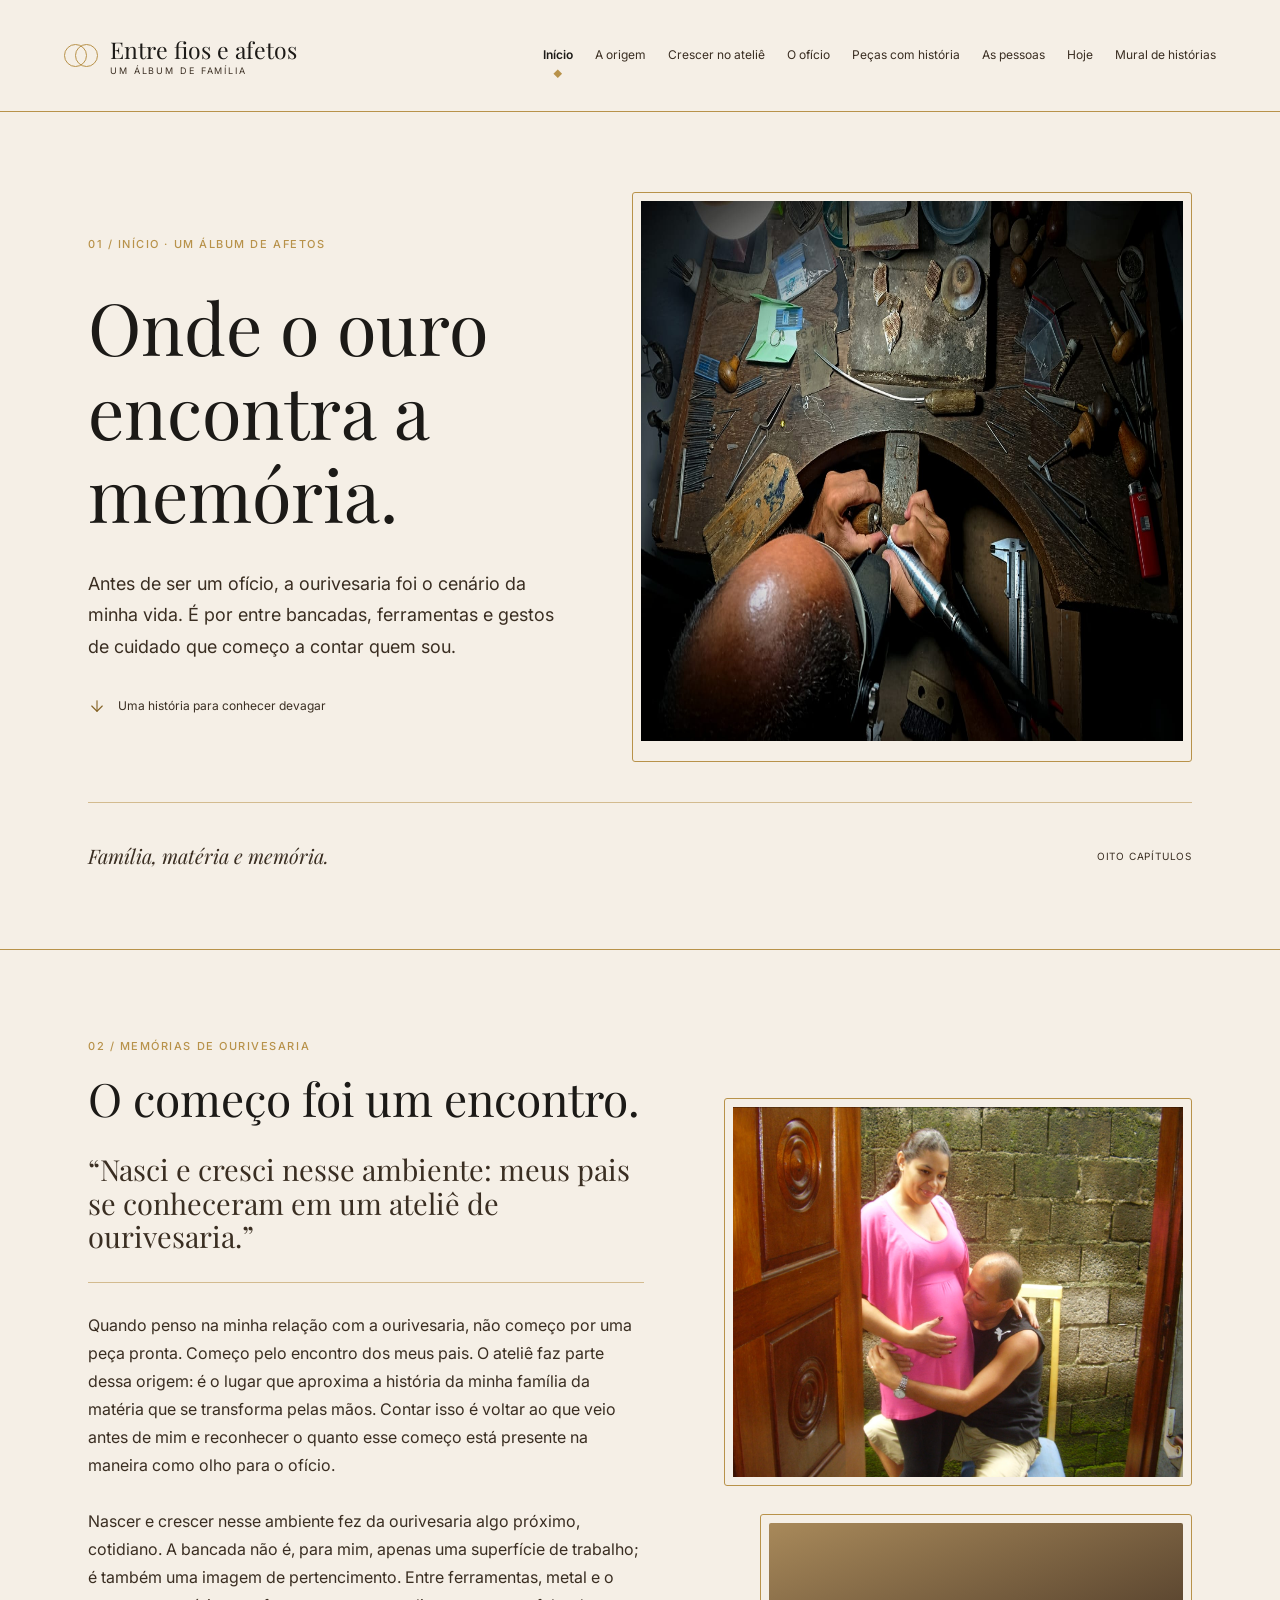
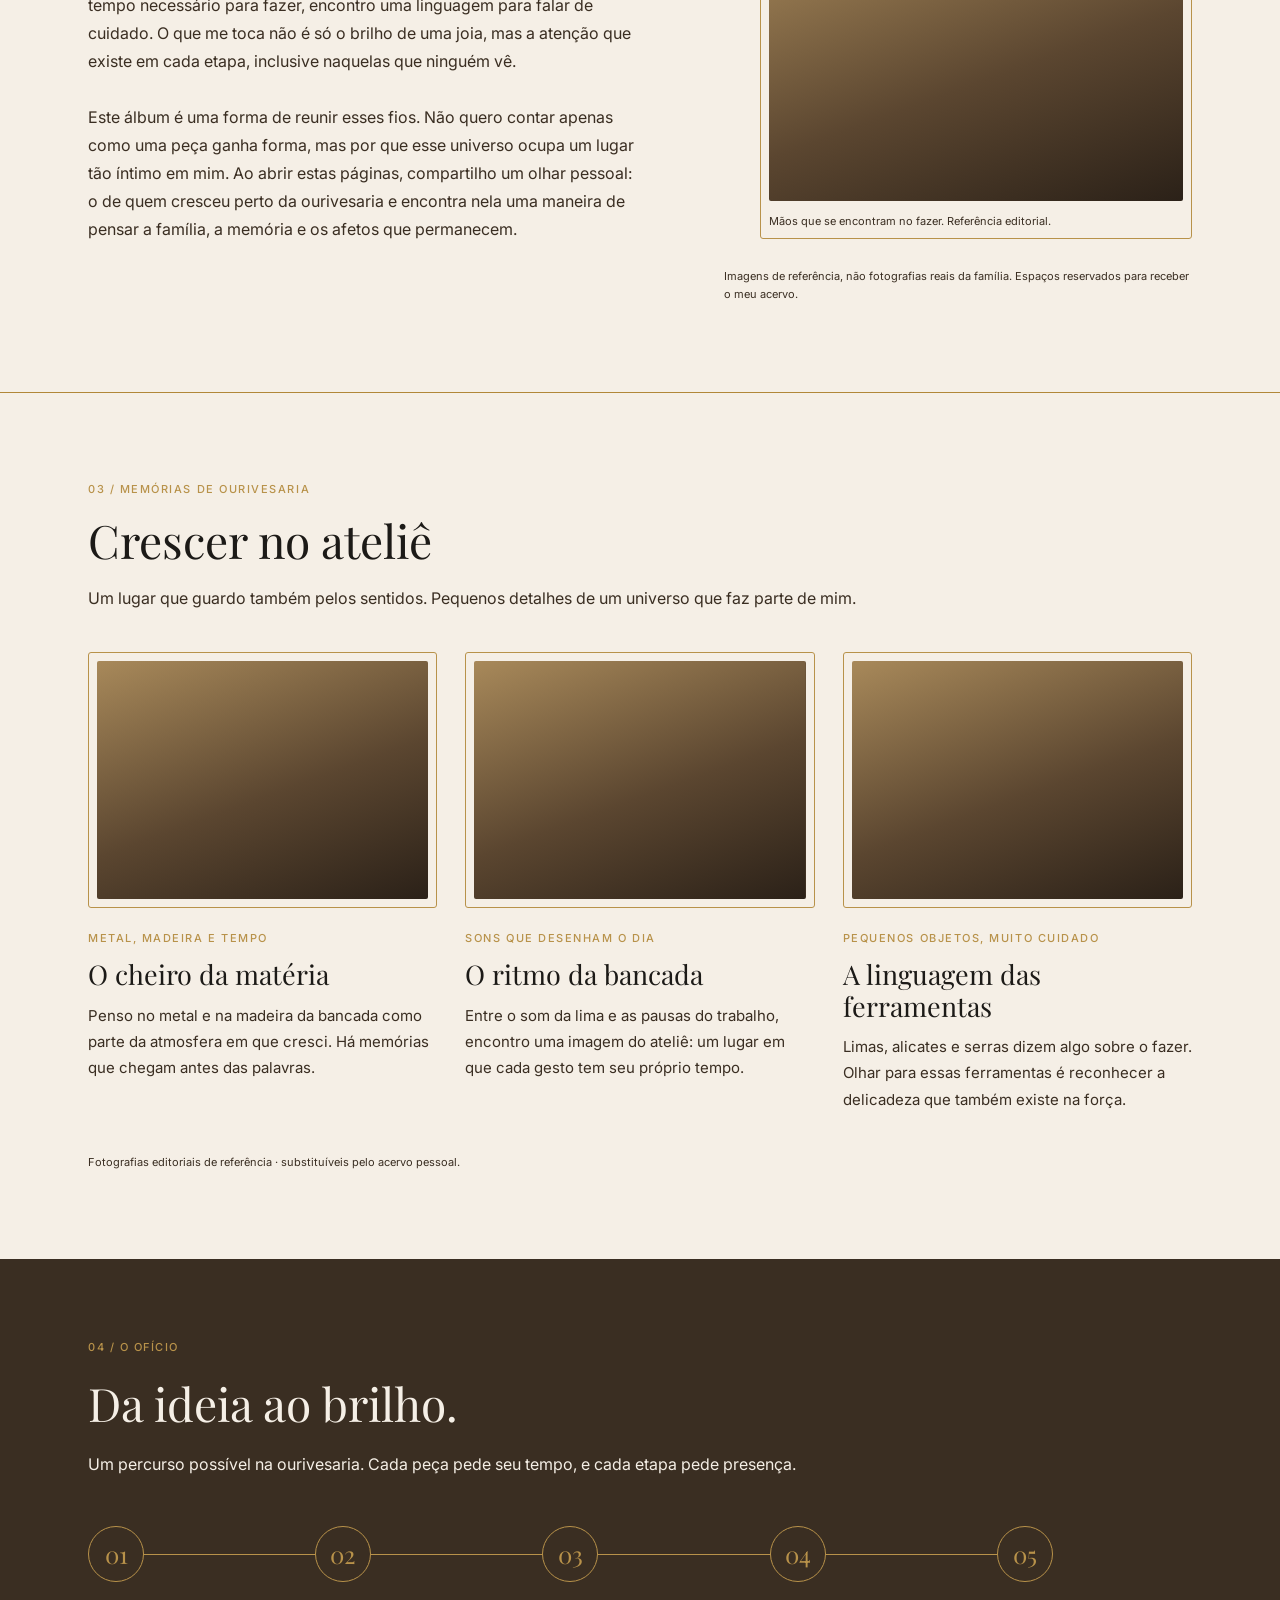
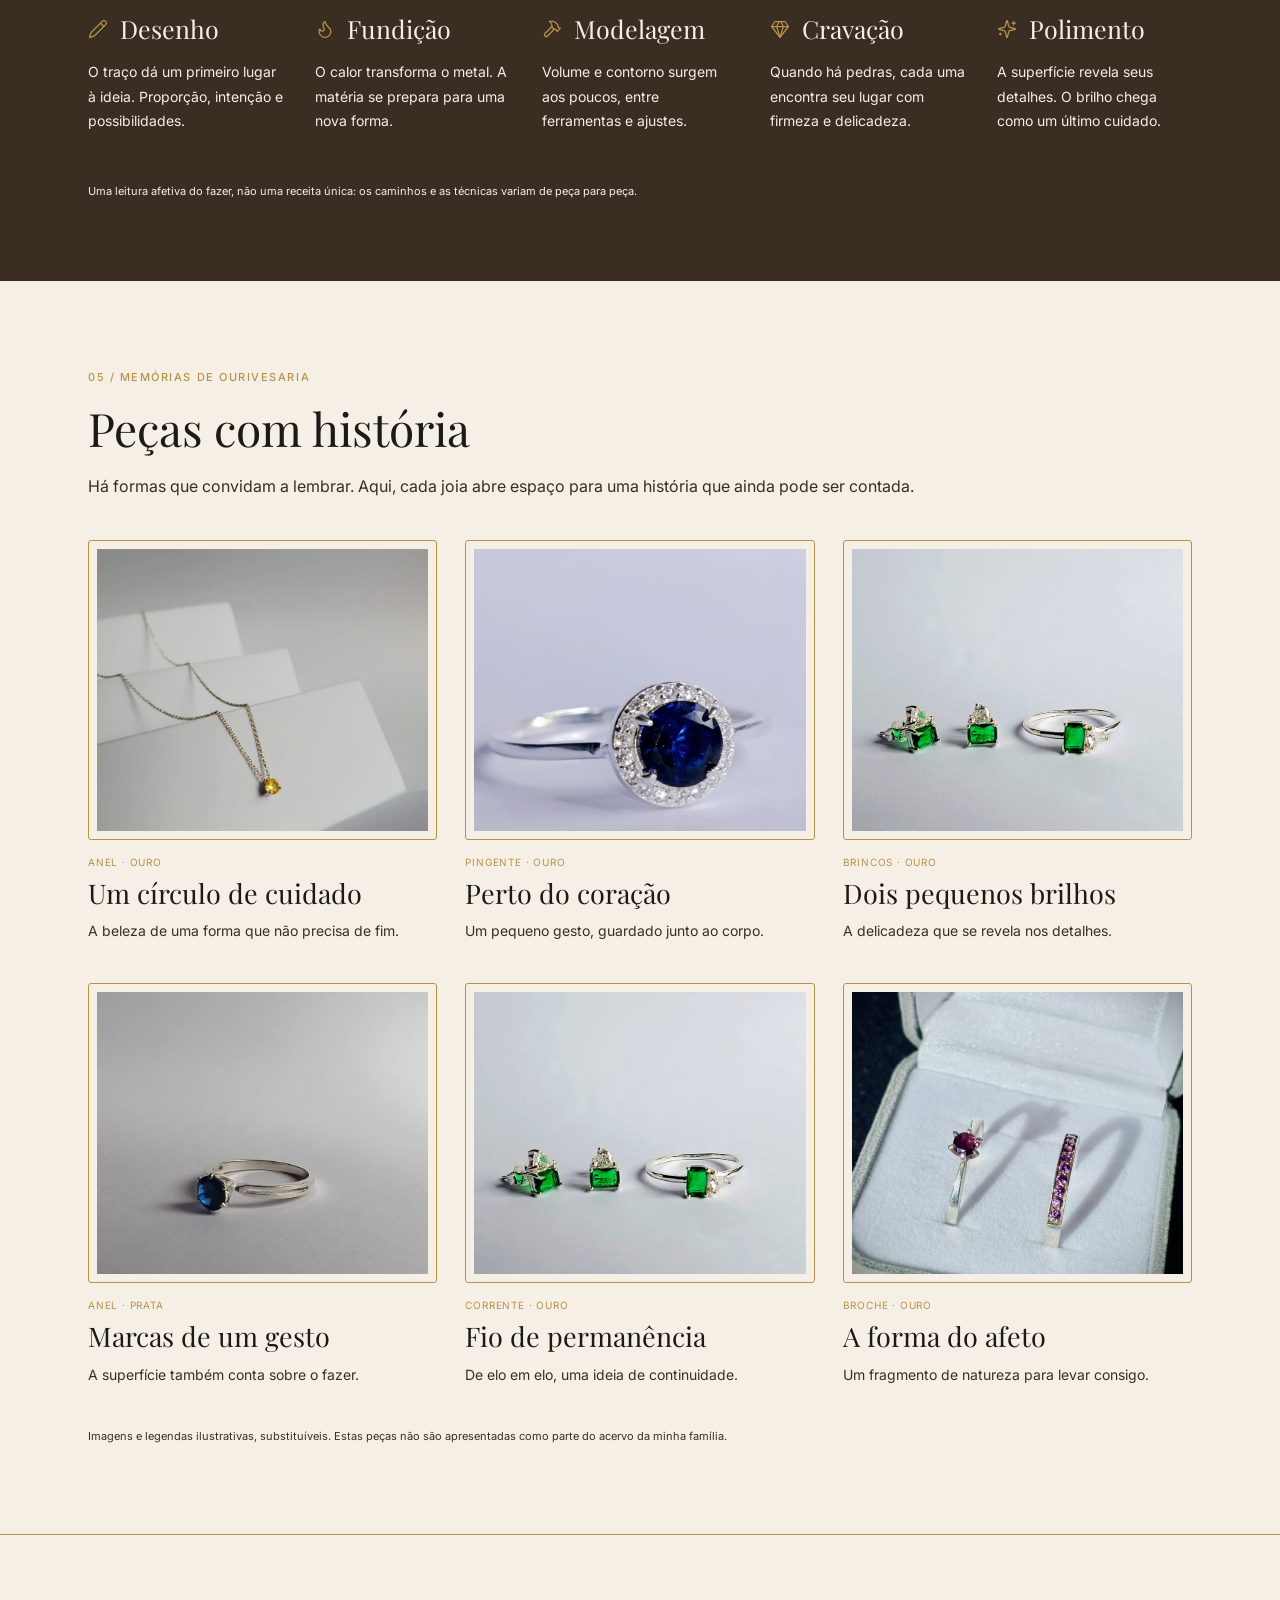
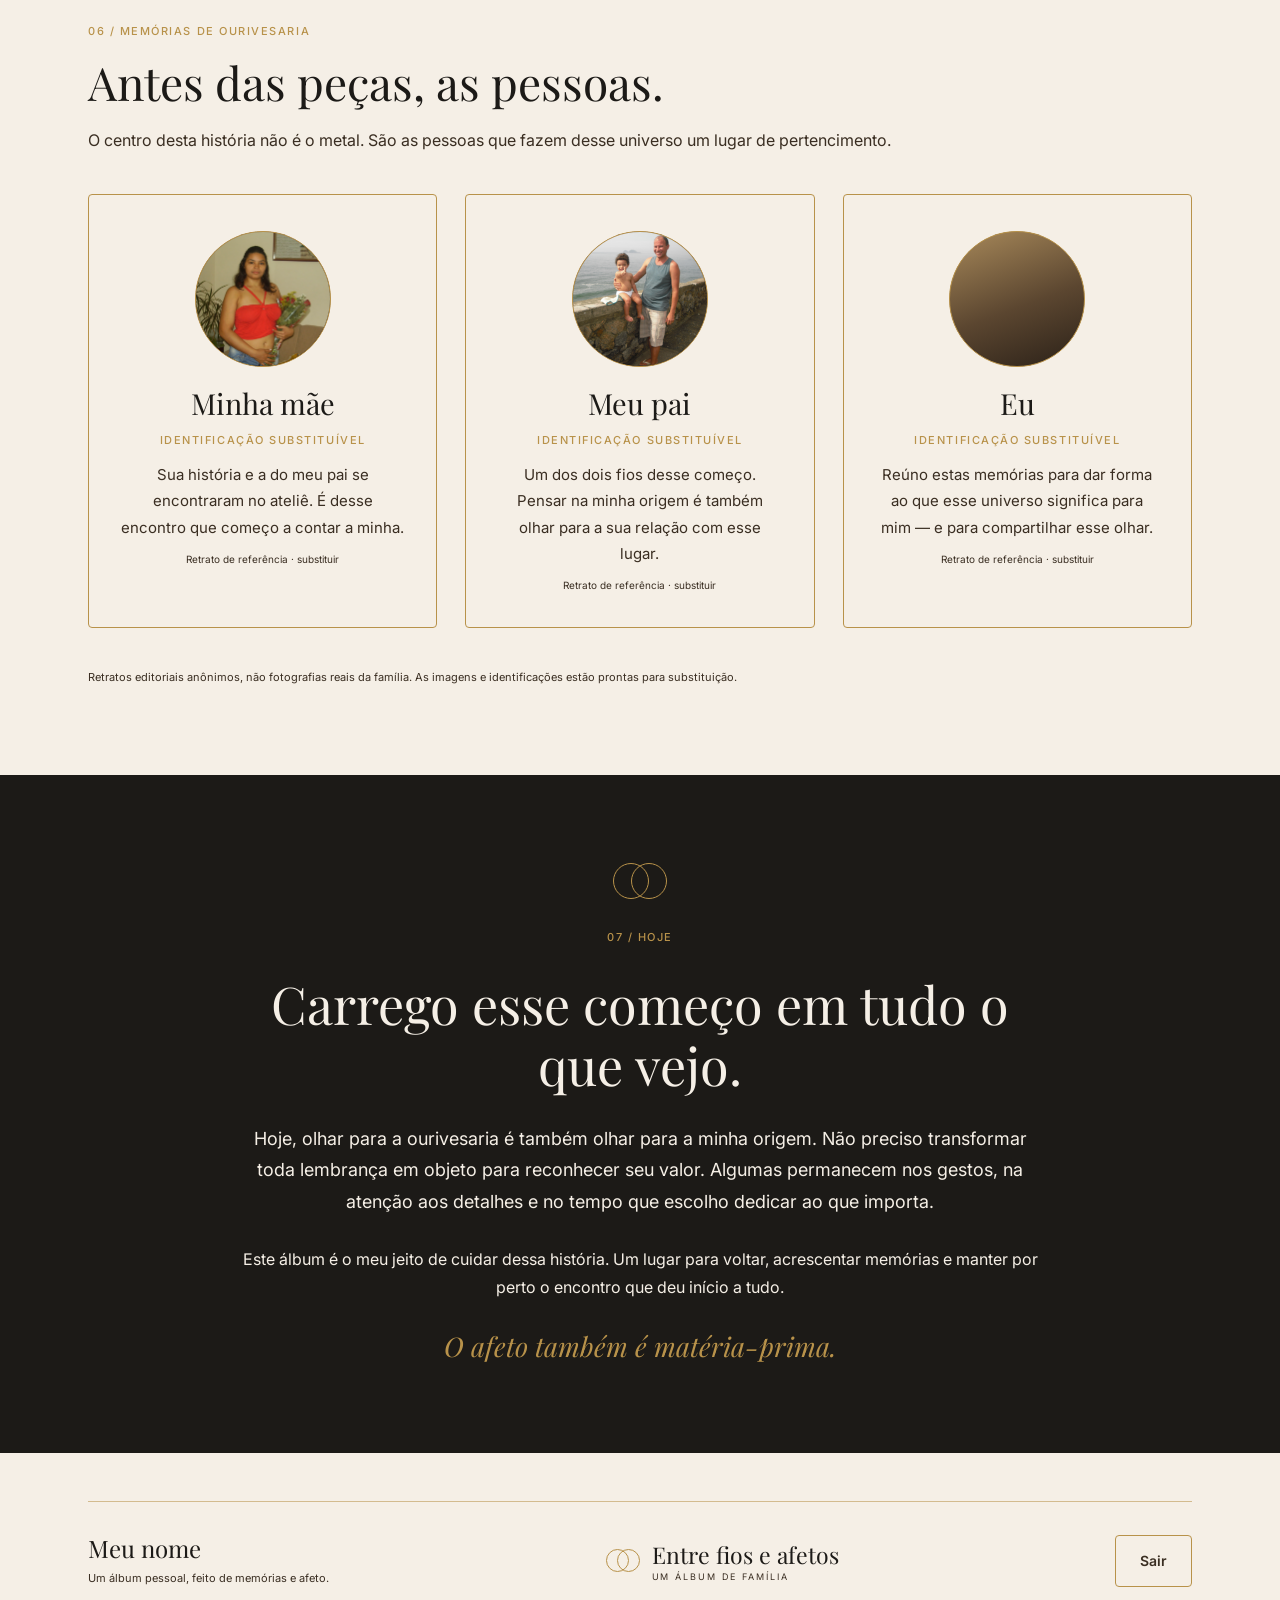
==== commit 129e22fe: "Mudanças no css" ====
--- a/public/index.html
+++ b/public/index.html
@@ -338,7 +338,7 @@
                 <div class="pessoas">
                     <article class="pessoa">
                         <div class="retrato retrato-1" role="img" aria-label="Retrato editorial de referência">
-                        <img src="./assets/imgs/" alt="">
+                        <img src="./assets/imgs/Captura de tela 2026-05-28 182137.png" alt="">
                         </div>
                         <div class="pessoa-texto">
                             <h3>Minha mãe</h3>
@@ -349,7 +349,9 @@
                     </article>
 
                     <article class="pessoa">
-                        <div class="retrato retrato-2" role="img" aria-label="Retrato editorial de referência"></div>
+                        <div class="retrato retrato-2" role="img" aria-label="Retrato editorial de referência">
+                            <img src="./assets/imgs/Arthur curtindo a praia 025.jpg" alt="">
+                        </div>
                         <div class="pessoa-texto">
                             <h3>Meu pai</h3>
                             <p class="eyebrow">Identificação substituível</p>
--- a/public/css/estilo.css
+++ b/public/css/estilo.css
@@ -410,6 +410,21 @@
   width: 100%;
   height: 100%;
   object-fit: cover; 
+}
+
+
+.retrato-1 img {
+    width: 100%;
+  height: 100%;
+  object-fit: cover; 
+  border-radius: 50%;
+}
+
+.retrato-2 img {
+    width: 100%;
+  height: 100%;
+  object-fit: cover; 
+  border-radius: 50%;
 }
 
 .legenda {
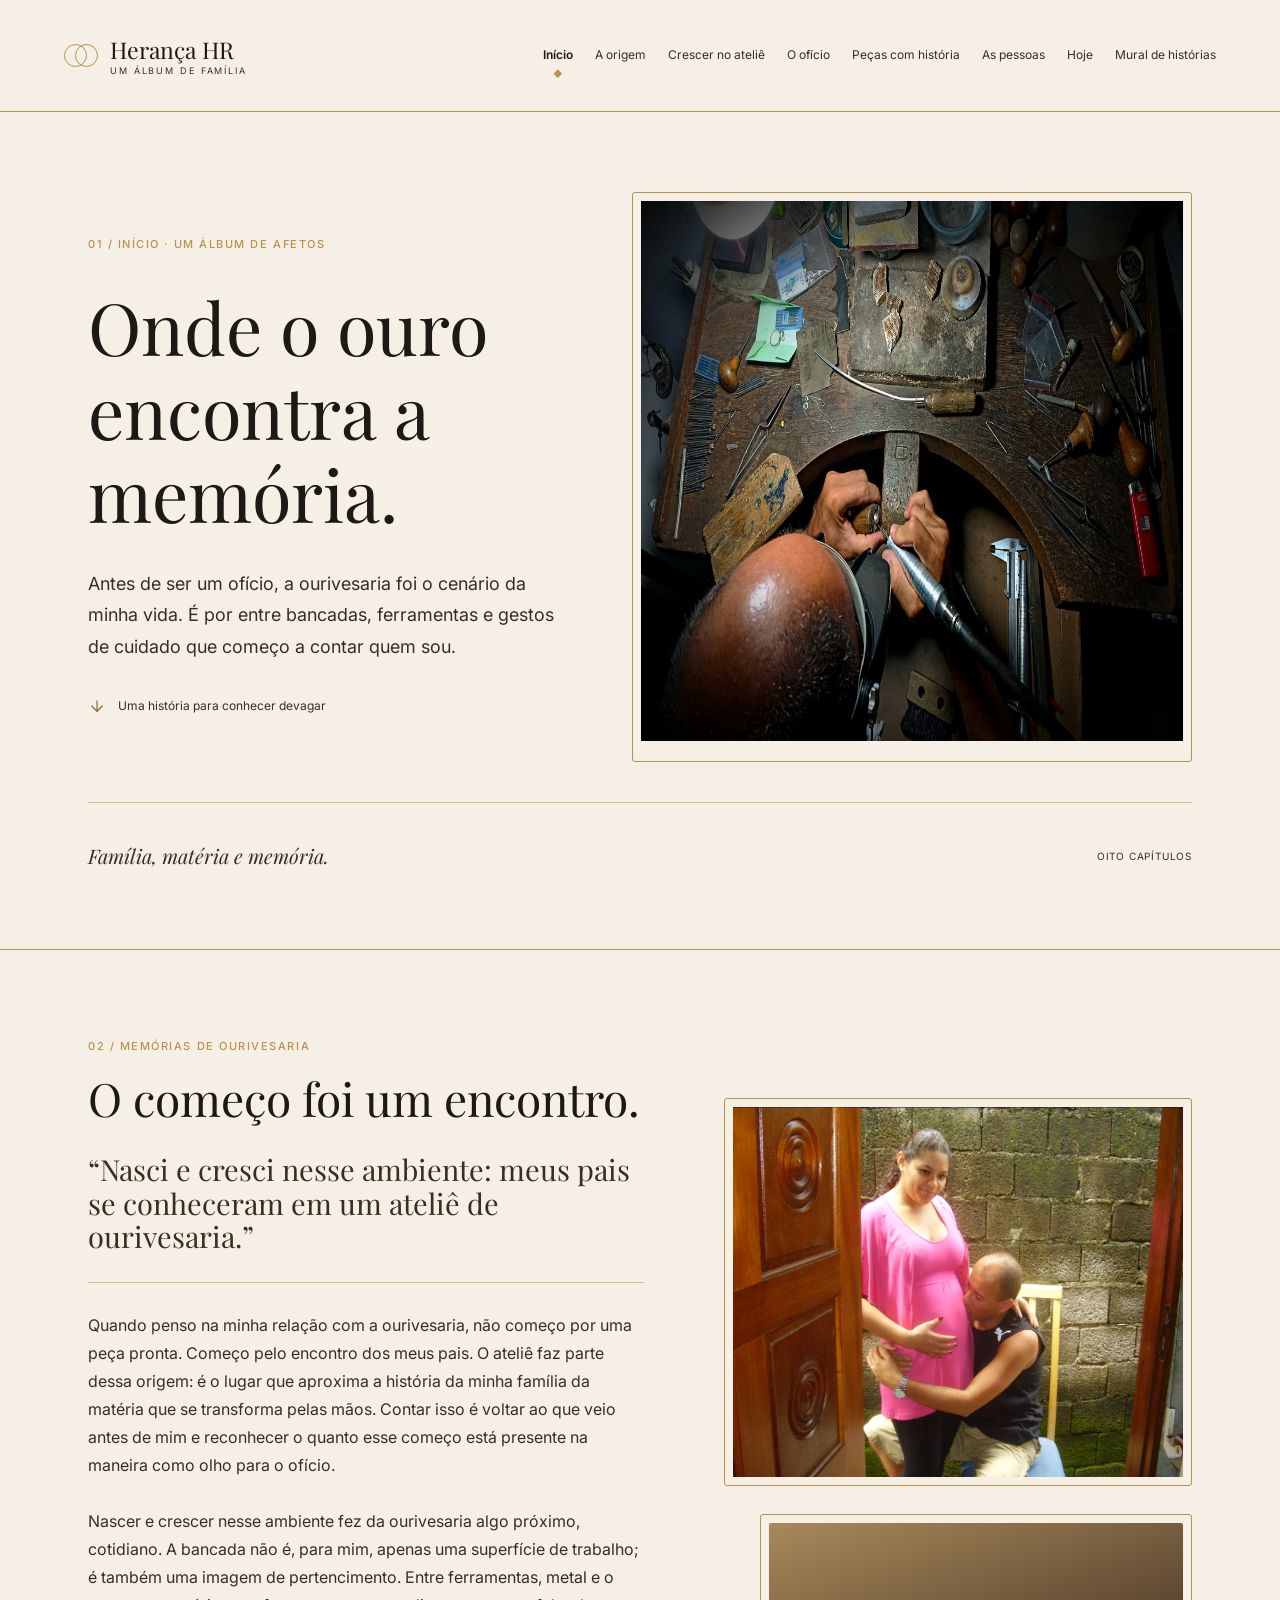
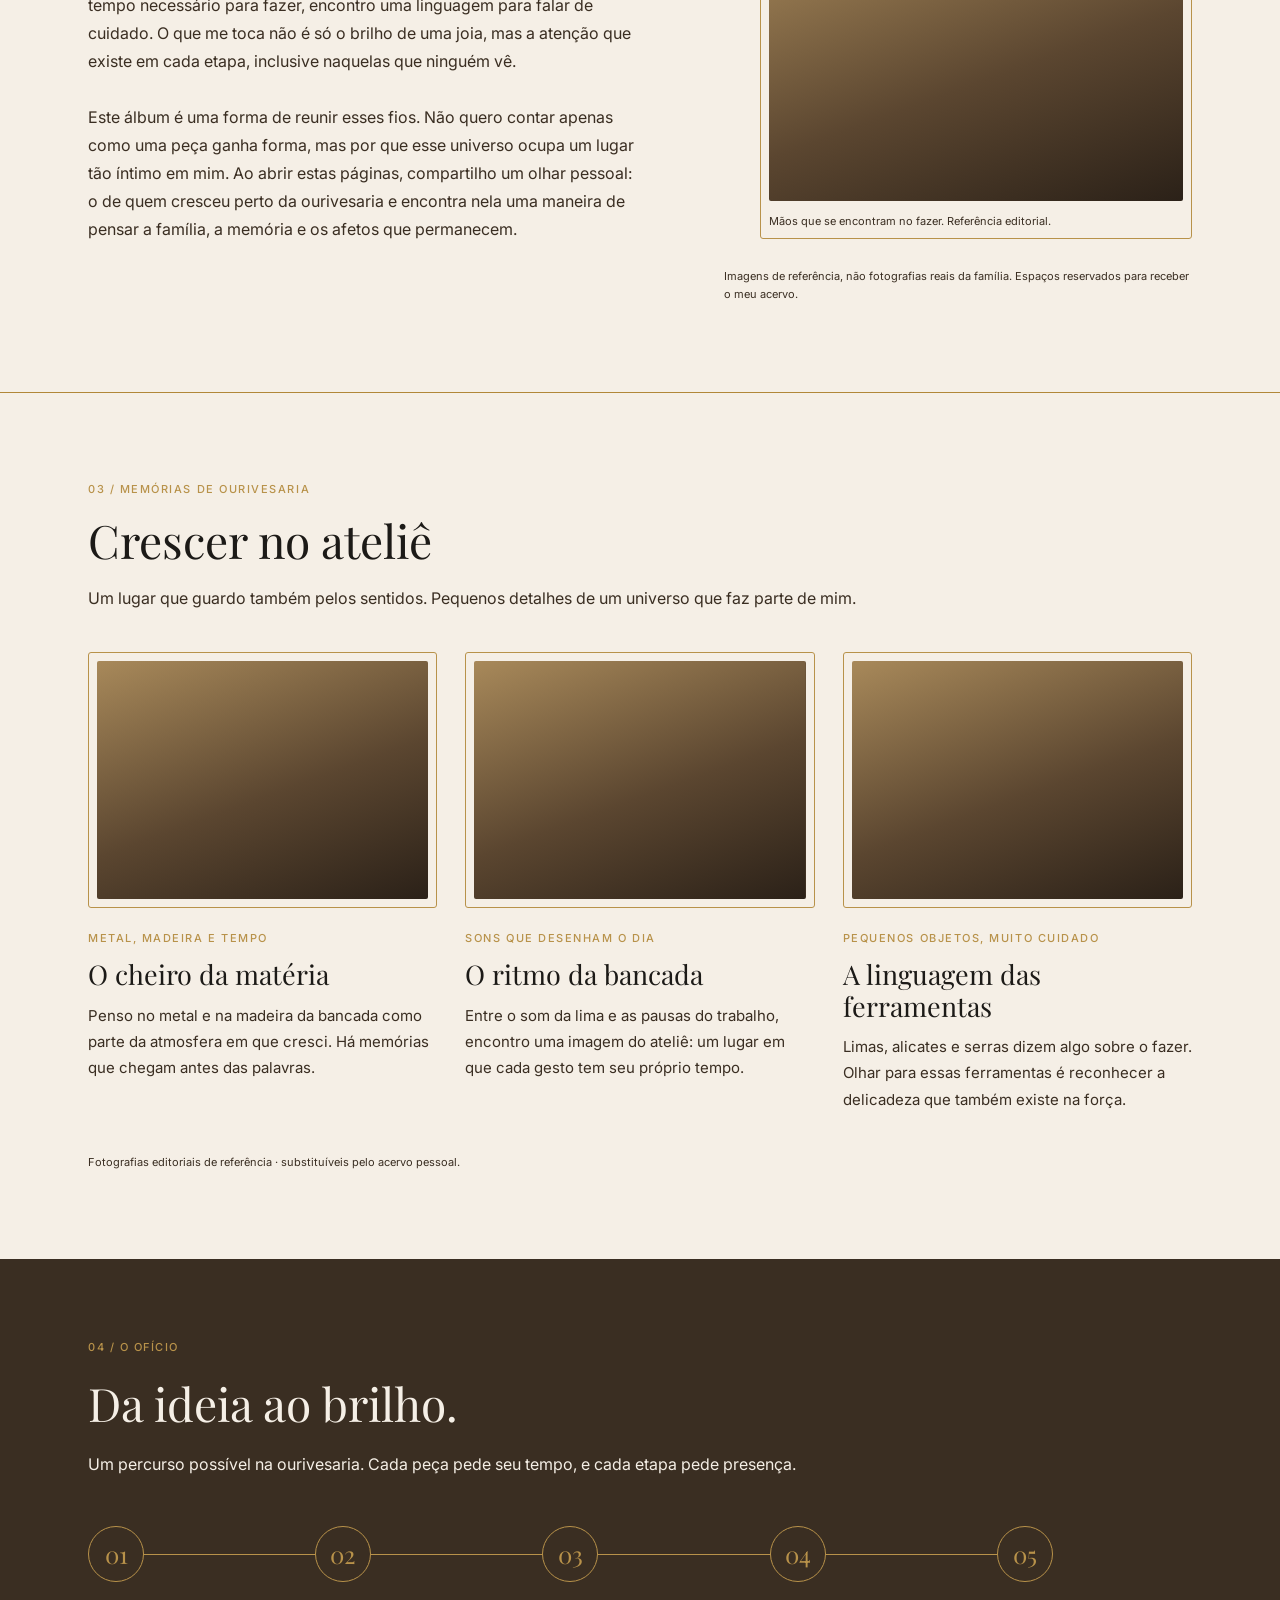
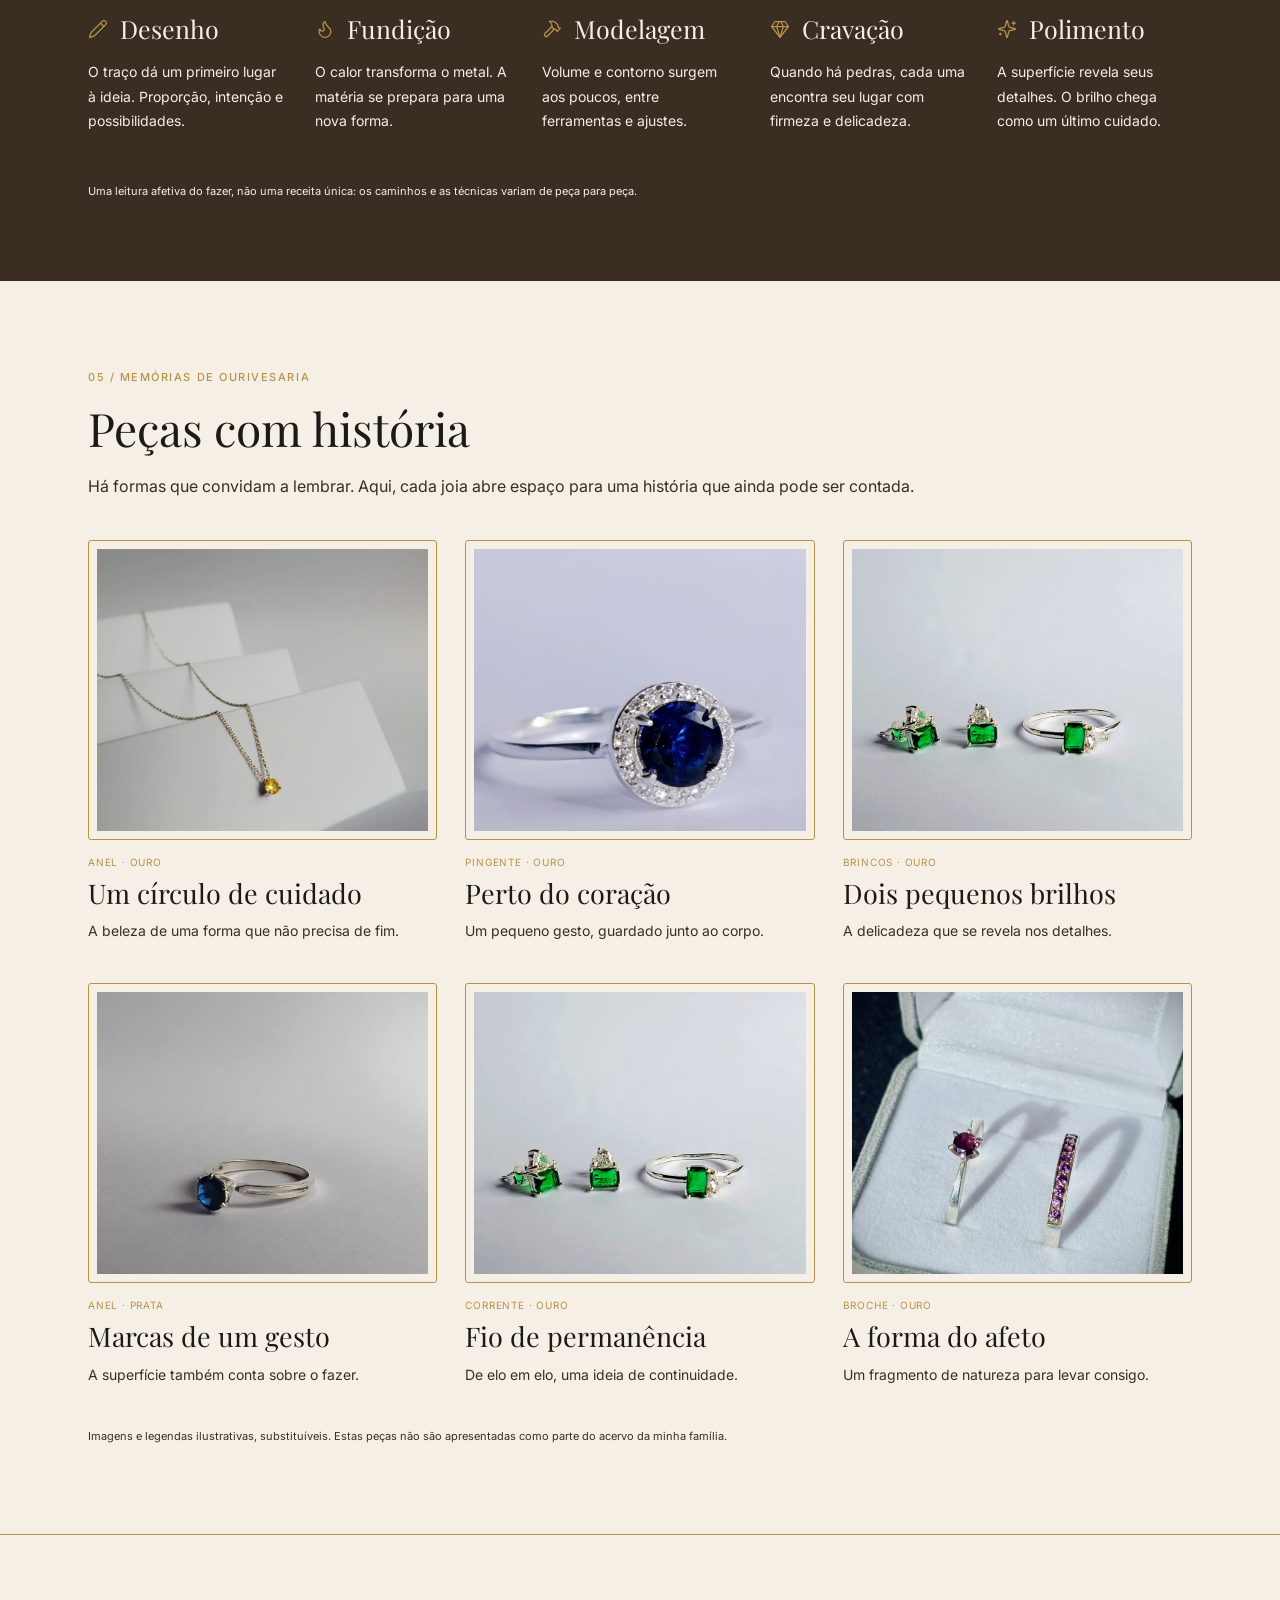
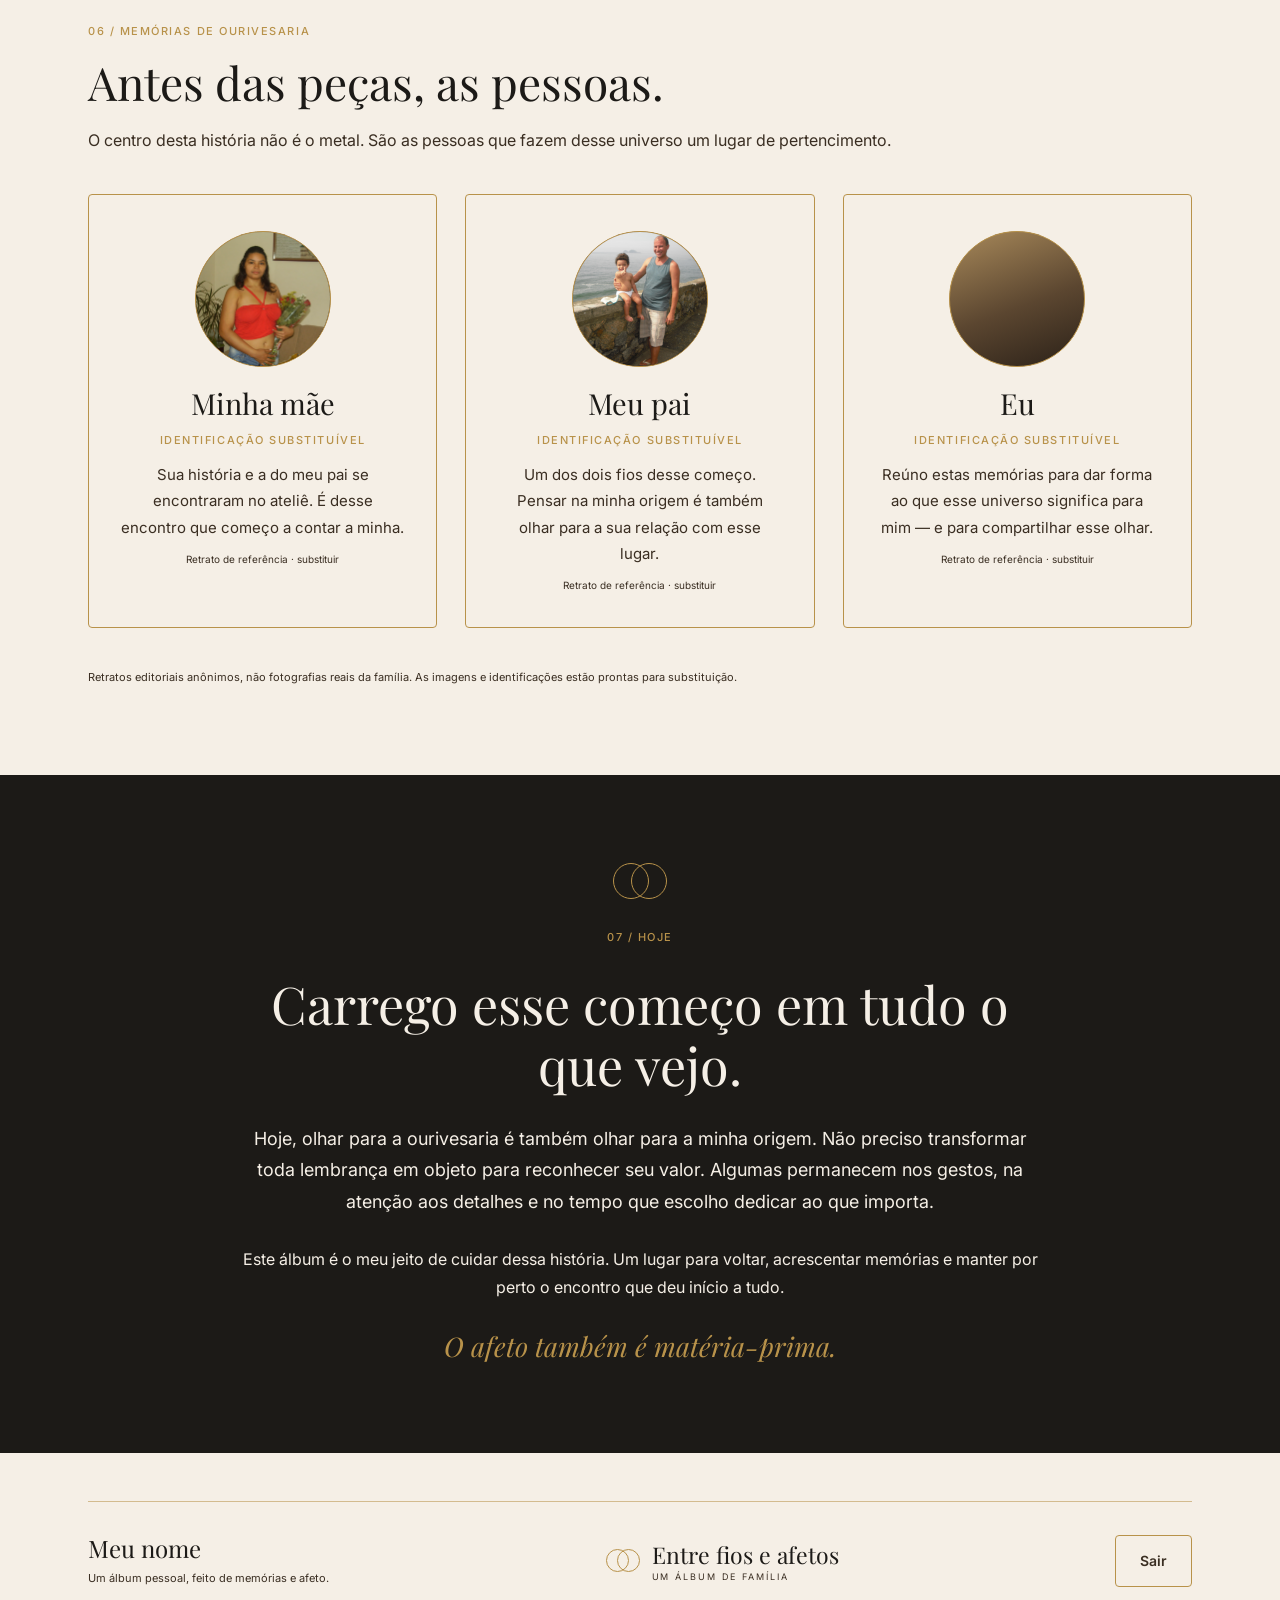
==== commit 23e5d3ee: "Login e cadastro" ====
--- a/public/index.html
+++ b/public/index.html
@@ -11,7 +11,7 @@
     <script src="./js/sessao.js"></script>
 
     <link rel="stylesheet" href="./css/estilo.css">
-    <link rel="icon" href="./assets/icon/favicon2.ico">
+    <link rel="icon" href="./assets/icon/HR.jpeg">
     <link rel="preconnect" href="https://fonts.gstatic.com">
 </head>
 
@@ -32,7 +32,7 @@
         <a class="marca" href="index.html">
             <span class="aliancas" aria-hidden="true"></span>
             <span class="marca-texto">
-                <span class="marca-nome">Entre fios e afetos</span>
+                <span class="marca-nome">Herança HR</span>
                 <span class="marca-descricao">Um álbum de família</span>
             </span>
         </a>
--- a/public/css/estilo.css
+++ b/public/css/estilo.css
@@ -1645,6 +1645,7 @@
 
 .fecho-album span:first-child { letter-spacing: 0.04em; color: var(--texto-suave); }
 .fecho-album span:last-child  { letter-spacing: 0.14em; color: var(--ouro-escuro); }
+
 
 /* =====================================================================
    FOTOGRAFIAS · caminhos das imagens exportadas do Figma
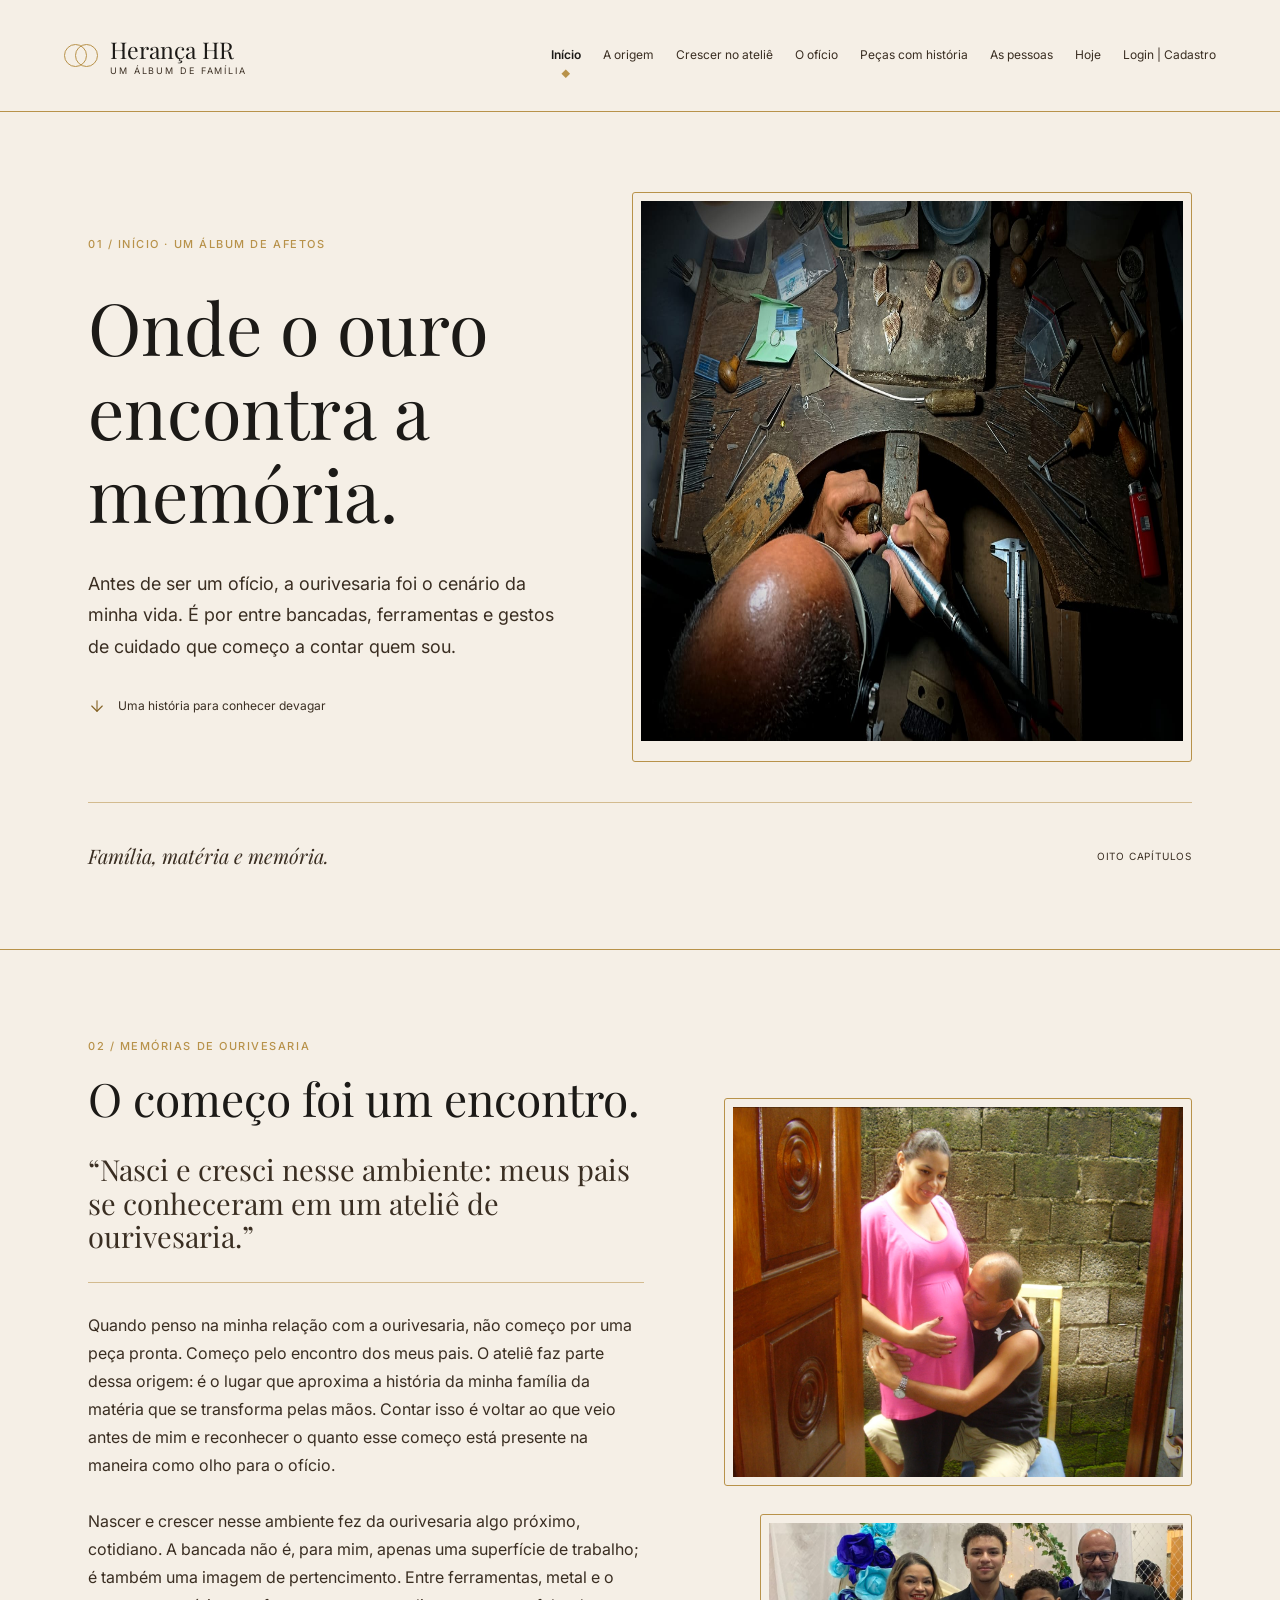
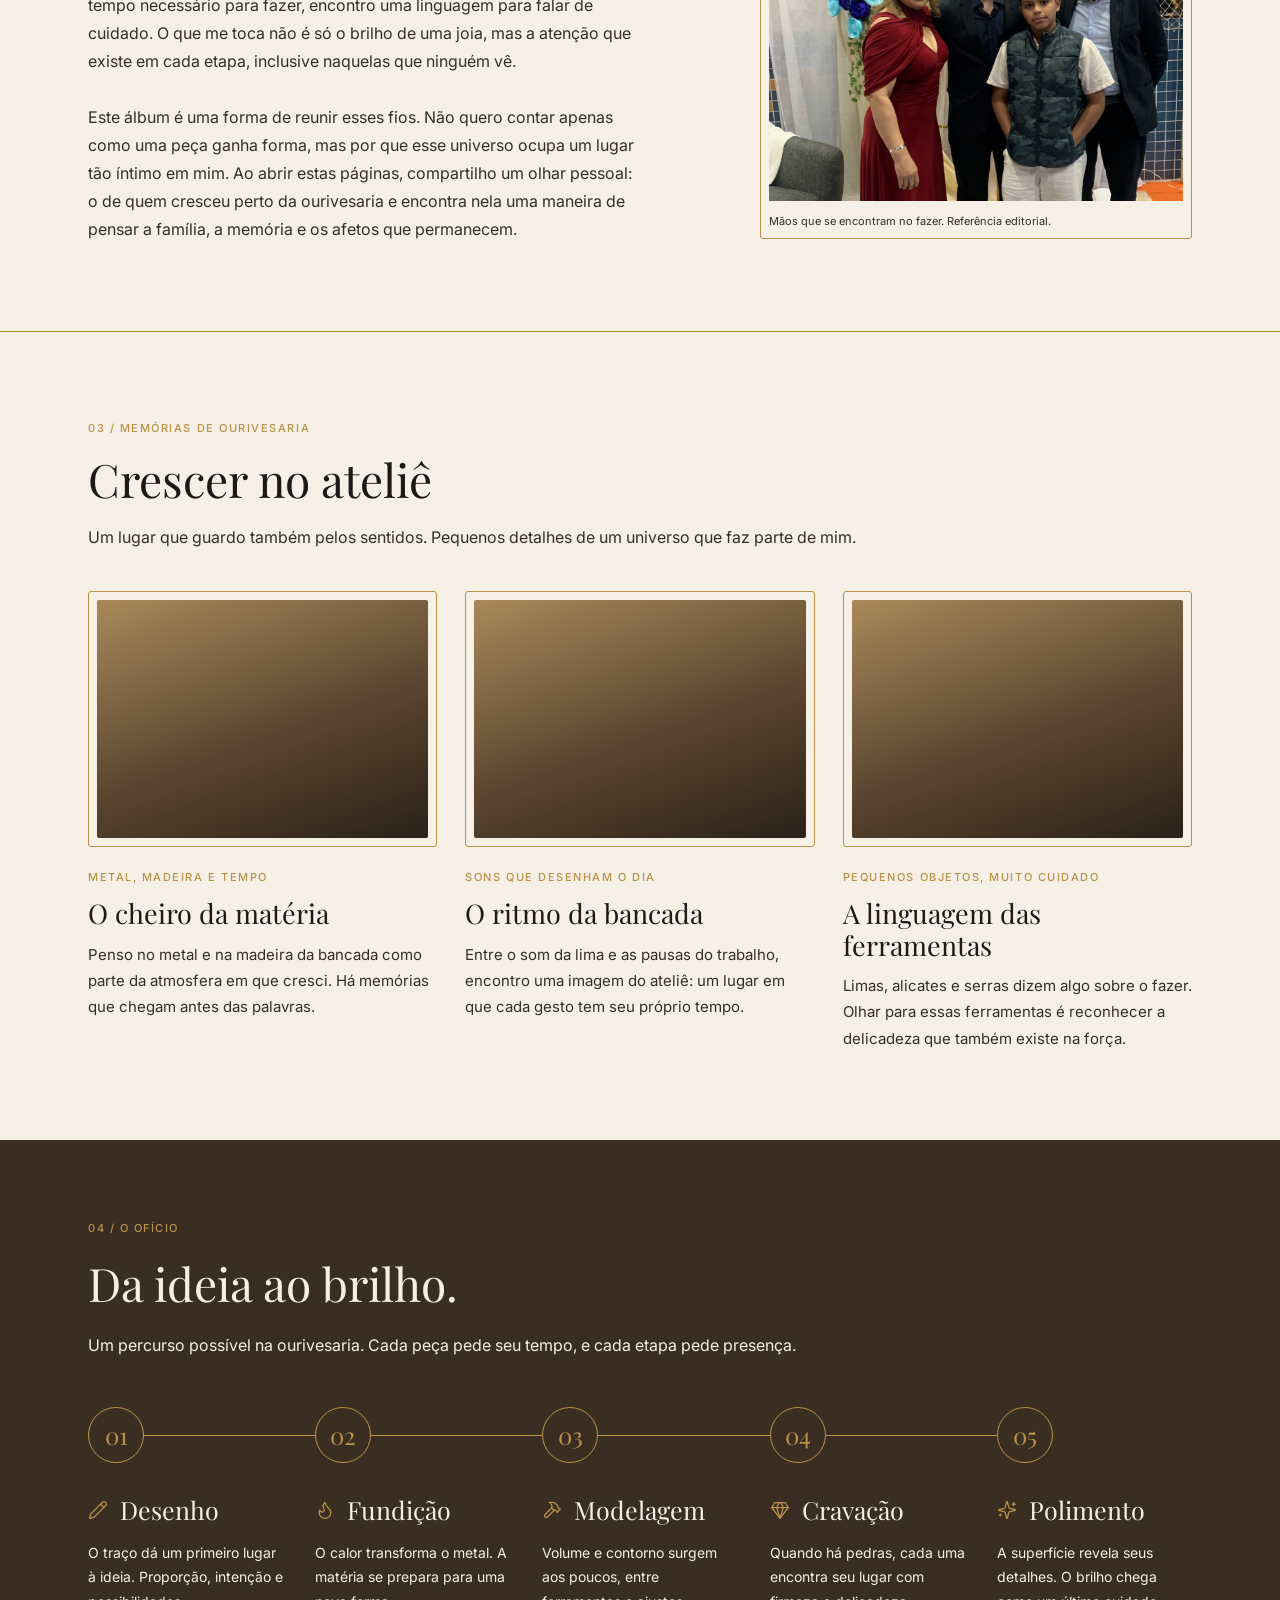
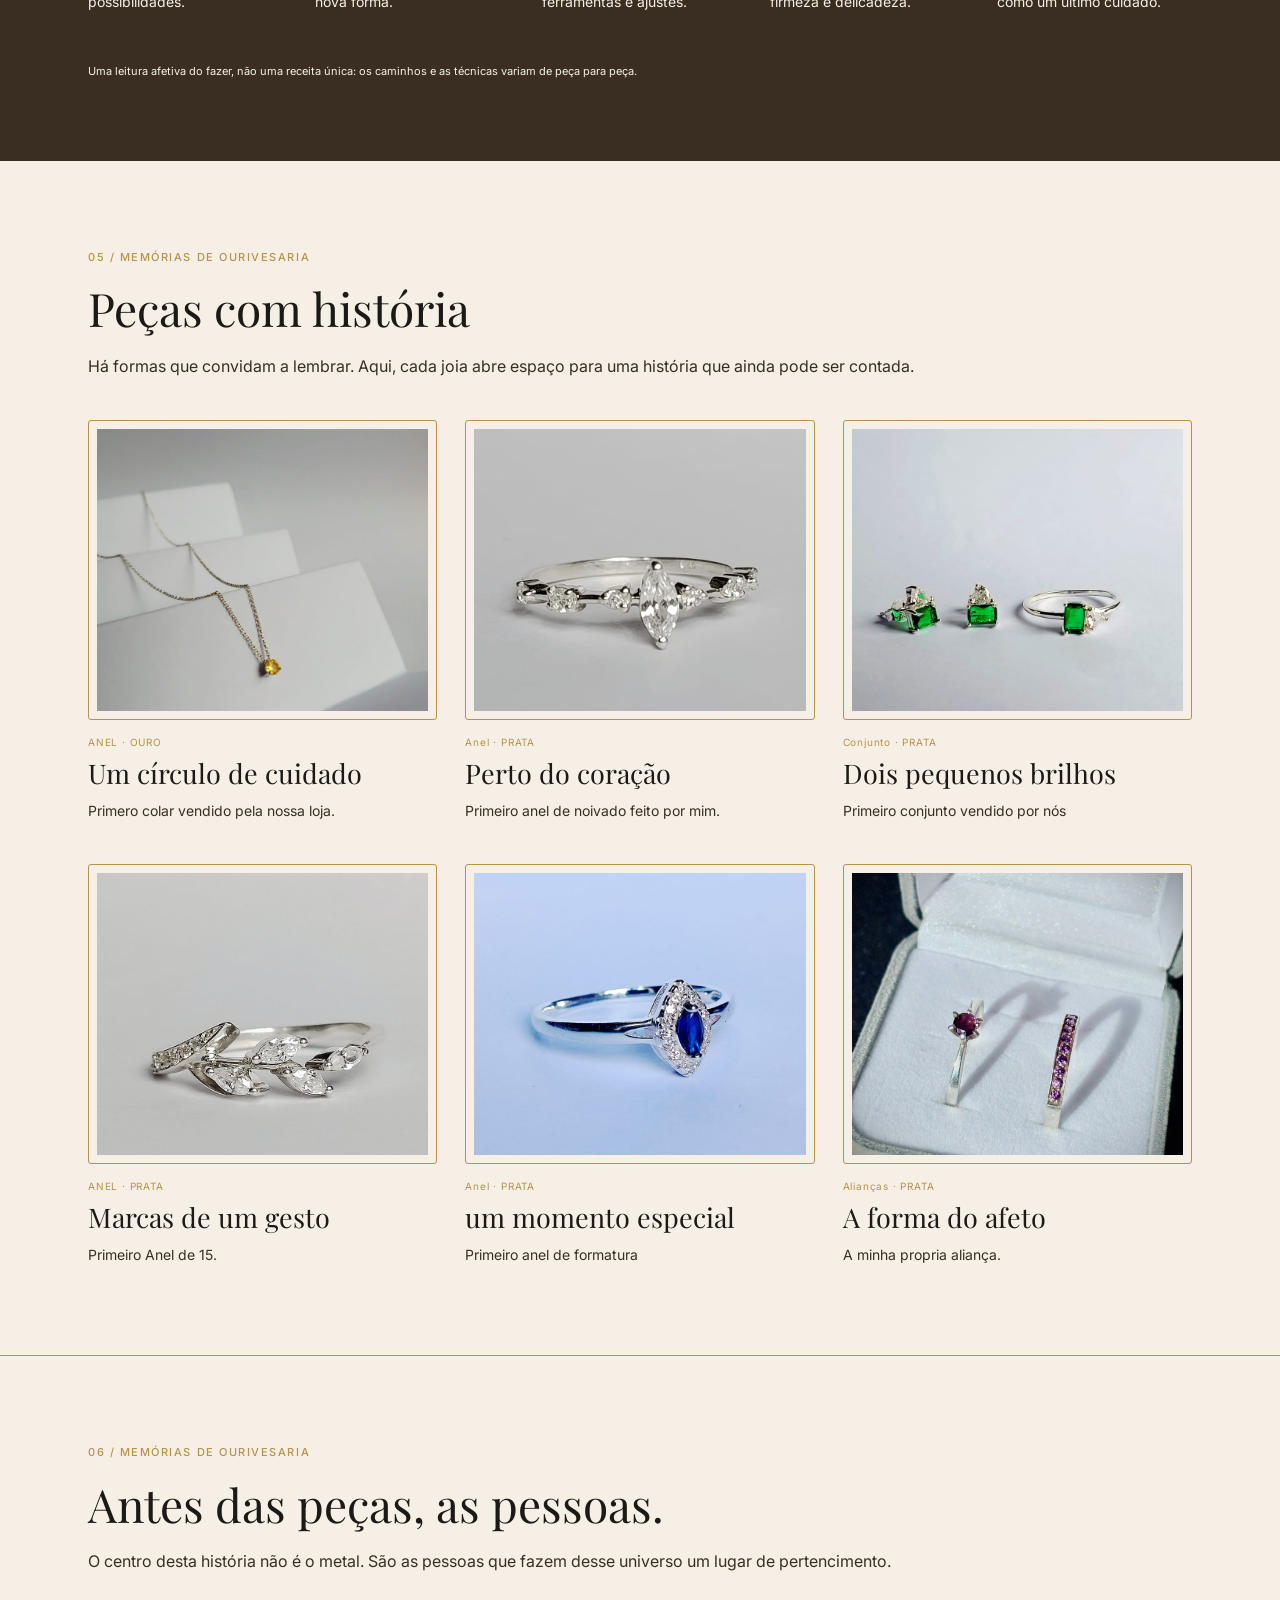
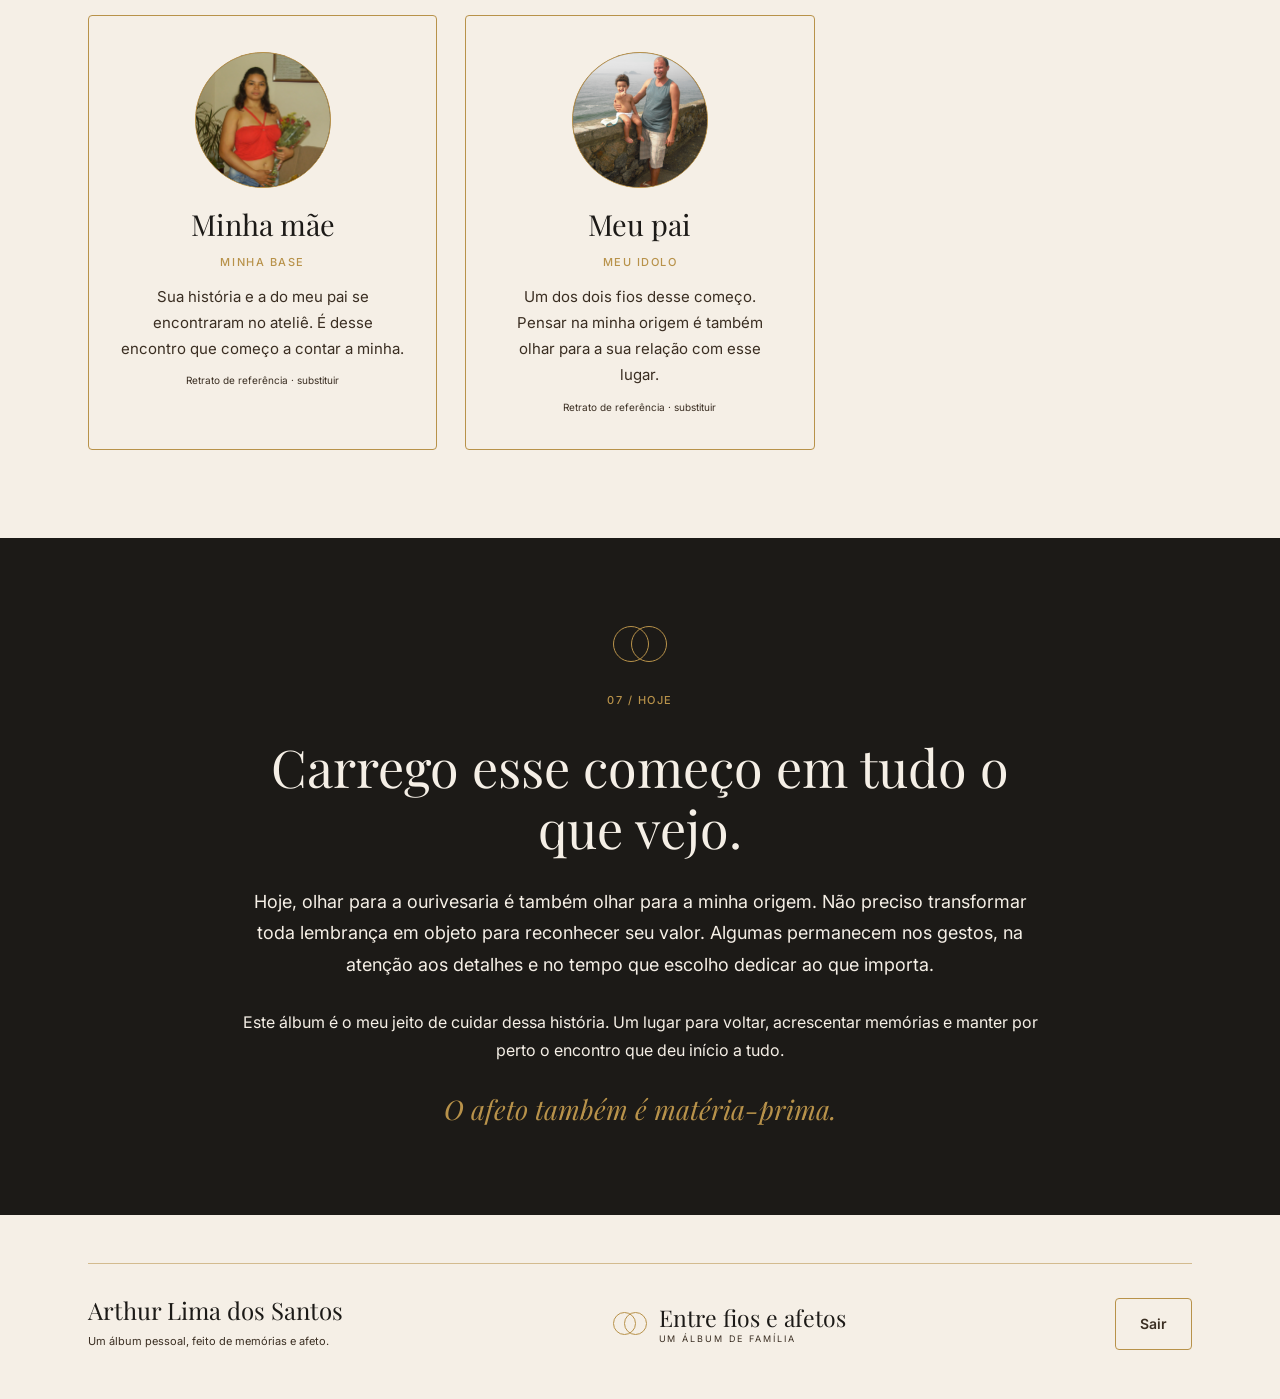
==== commit fe9bf003: "quiz conectado com banco/ css" ====
--- a/public/index.html
+++ b/public/index.html
@@ -45,7 +45,7 @@
             <a href="#pecas">Peças com história</a>
             <a href="#pessoas">As pessoas</a>
             <a href="#hoje">Hoje</a>
-            <a href="dashboard/mural.html">Mural de histórias</a>
+            <a href="login.html">Login | Cadastro</a>
         </nav>
     </header>
     <!--header fim-->
@@ -111,12 +111,13 @@
 
                     <div class="detalhe">
                         <figure class="moldura">
-                            <div class="foto foto-origem-2" role="img" aria-label="Mãos que se encontram no fazer"></div>
+                            <div class="foto foto-origem-2" role="img" aria-label="Mãos que se encontram no fazer">
+                                <img src="./assets/imgs/Familia.jpeg" alt="">
+                            </div>
                             <figcaption class="legenda">Mãos que se encontram no fazer. Referência editorial.</figcaption>
                         </figure>
                     </div>
 
-                    <p class="nota">Imagens de referência, não fotografias reais da família. Espaços reservados para receber o meu acervo.</p>
                 </div>
             </div>
         </section>
@@ -159,7 +160,7 @@
                     </article>
                 </div>
 
-                <p class="nota rodape-secao">Fotografias editoriais de referência · substituíveis pelo acervo pessoal.</p>
+
             </div>
         </section>
 
@@ -252,20 +253,20 @@
                         <div class="peca-legenda">
                             <p class="peca-tipo">ANEL · OURO</p>
                             <h3 class="t-item">Um círculo de cuidado</h3>
-                            <p class="texto-pequeno">A beleza de uma forma que não precisa de fim.</p>
+                            <p class="texto-pequeno">Primero colar vendido pela nossa loja.</p>
                         </div>
                     </article>
 
                     <article class="peca">
                         <div class="moldura">
                             <div class="foto foto-peca-2" role="img" aria-label="Pingente de ouro">
-                                <img src="./assets/imgs/Anel Estelar Bom.jpeg" alt="">
-                            </div>
-                        </div>
-                        <div class="peca-legenda">
-                            <p class="peca-tipo">PINGENTE · OURO</p>
+                                <img src="./assets/imgs/Anel noivado.jpeg" alt="">
+                            </div>
+                        </div>
+                        <div class="peca-legenda">
+                            <p class="peca-tipo">Anel · PRATA</p>
                             <h3 class="t-item">Perto do coração</h3>
-                            <p class="texto-pequeno">Um pequeno gesto, guardado junto ao corpo.</p>
+                            <p class="texto-pequeno">Primeiro anel de noivado feito por mim.</p>
                         </div>
                     </article>
 
@@ -276,35 +277,35 @@
                             </div>
                         </div>
                         <div class="peca-legenda">
-                            <p class="peca-tipo">BRINCOS · OURO</p>
+                            <p class="peca-tipo">Conjunto · PRATA</p>
                             <h3 class="t-item">Dois pequenos brilhos</h3>
-                            <p class="texto-pequeno">A delicadeza que se revela nos detalhes.</p>
+                            <p class="texto-pequeno">Primeiro conjunto vendido por nós</p>
                         </div>
                     </article>
 
                     <article class="peca">
                         <div class="moldura">
                             <div class="foto foto-peca-4" role="img" aria-label="Anel de prata">
-                                <img src="./assets/imgs/imperiale3.jpeg" alt="">
+                                <img src="./assets/imgs/Anel folha.jpeg" alt="">
                             </div>
                         </div>
                         <div class="peca-legenda">
                             <p class="peca-tipo">ANEL · PRATA</p>
                             <h3 class="t-item">Marcas de um gesto</h3>
-                            <p class="texto-pequeno">A superfície também conta sobre o fazer.</p>
+                            <p class="texto-pequeno">Primeiro Anel de 15.</p>
                         </div>
                     </article>
 
                     <article class="peca">
                         <div class="moldura">
                             <div class="foto foto-peca-5" role="img" aria-label="Corrente de ouro">
-                                <img src="./assets/imgs/Conjunto Aurora Real 2.jpeg" alt="">
-                            </div>
-                        </div>
-                        <div class="peca-legenda">
-                            <p class="peca-tipo">CORRENTE · OURO</p>
-                            <h3 class="t-item">Fio de permanência</h3>
-                            <p class="texto-pequeno">De elo em elo, uma ideia de continuidade.</p>
+                                <img src="./assets/imgs/Anel Astral.jpeg" alt="">
+                            </div>
+                        </div>
+                        <div class="peca-legenda">
+                            <p class="peca-tipo">Anel · PRATA</p>
+                            <h3 class="t-item">um momento especial</h3>
+                            <p class="texto-pequeno">Primeiro anel de formatura</p>
                         </div>
                     </article>
 
@@ -315,14 +316,14 @@
                             </div>
                         </div>
                         <div class="peca-legenda">
-                            <p class="peca-tipo">BROCHE · OURO</p>
+                            <p class="peca-tipo">Alianças · PRATA</p>
                             <h3 class="t-item">A forma do afeto</h3>
-                            <p class="texto-pequeno">Um fragmento de natureza para levar consigo.</p>
-                        </div>
-                    </article>
-                </div>
-
-                <p class="nota rodape-secao">Imagens e legendas ilustrativas, substituíveis. Estas peças não são apresentadas como parte do acervo da minha família.</p>
+                            <p class="texto-pequeno">A minha propria aliança.</p>
+                        </div>
+                    </article>
+                </div>
+
+               
             </div>
         </section>
 
@@ -342,7 +343,7 @@
                         </div>
                         <div class="pessoa-texto">
                             <h3>Minha mãe</h3>
-                            <p class="eyebrow">Identificação substituível</p>
+                            <p class="eyebrow">Minha base</p>
                             <p class="texto-medio">Sua história e a do meu pai se encontraram no ateliê. É desse encontro que começo a contar a minha.</p>
                             <p class="nota-retrato">Retrato de referência · substituir</p>
                         </div>
@@ -354,24 +355,13 @@
                         </div>
                         <div class="pessoa-texto">
                             <h3>Meu pai</h3>
-                            <p class="eyebrow">Identificação substituível</p>
+                            <p class="eyebrow">Meu idolo</p>
                             <p class="texto-medio">Um dos dois fios desse começo. Pensar na minha origem é também olhar para a sua relação com esse lugar.</p>
                             <p class="nota-retrato">Retrato de referência · substituir</p>
                         </div>
                     </article>
-
-                    <article class="pessoa">
-                        <div class="retrato retrato-3" role="img" aria-label="Retrato editorial de referência"></div>
-                        <div class="pessoa-texto">
-                            <h3>Eu</h3>
-                            <p class="eyebrow">Identificação substituível</p>
-                            <p class="texto-medio">Reúno estas memórias para dar forma ao que esse universo significa para mim — e para compartilhar esse olhar.</p>
-                            <p class="nota-retrato">Retrato de referência · substituir</p>
-                        </div>
-                    </article>
-                </div>
-
-                <p class="nota rodape-secao">Retratos editoriais anônimos, não fotografias reais da família. As imagens e identificações estão prontas para substituição.</p>
+                </div>
+
             </div>
         </section>
 
@@ -392,7 +382,7 @@
         <hr class="linha">
         <div class="rodape-linha">
             <div class="creditos">
-                <strong>Meu nome</strong>
+                <strong>Arthur Lima dos Santos</strong>
                 <span>Um álbum pessoal, feito de memórias e afeto.</span>
             </div>
 
--- a/public/css/estilo.css
+++ b/public/css/estilo.css
@@ -376,6 +376,11 @@
   width: 100%;
   height: 100%; 
 }
+.foto-origem-2 img{
+  width: 100%;
+  height: 100%; 
+  object-fit: cover;
+}
 
 .foto-peca-1 img {
   width: 100%;
@@ -1643,9 +1648,201 @@
   font: 400 10px/1.2 var(--fonte-texto);
 }
 
+
 .fecho-album span:first-child { letter-spacing: 0.04em; color: var(--texto-suave); }
 .fecho-album span:last-child  { letter-spacing: 0.14em; color: var(--ouro-escuro); }
 
+/* ===== PALETA ===== */
+:root {
+    --q-fundo: #f1d9ab;
+    --q-card: #fbefd9;
+    --q-marrom: #6b4a2b;
+    --q-escuro: #2b211a;
+    --q-caramelo: #b8793a;
+    --q-texto: #3a2a1a;
+    --q-sombra: 0 6px 16px rgba(90, 60, 30, .18);
+}
+
+/* ===== ÁREA PRINCIPAL ===== */
+.dash {
+    background: linear-gradient(160deg, #f6e3bd, var(--q-fundo));
+    color: var(--q-texto);
+    padding: 24px;
+    overflow-y: auto;
+}
+
+/* ===== TOPO ===== */
+.dash-topo {
+    display: flex;
+    justify-content: space-between;
+    align-items: center;
+    margin-bottom: 20px;
+}
+
+.dash-titulo {
+    font-size: 28px;
+    font-weight: 800;
+    text-transform: uppercase;
+    color: var(--q-escuro);
+}
+
+.dash-data {
+    display: flex;
+    align-items: center;
+    gap: 10px;
+    padding: 8px 16px;
+    background: var(--q-card);
+    border: 1px solid #e2c999;
+    border-radius: 8px;
+    font-weight: 600;
+    text-transform: capitalize;
+    box-shadow: var(--q-sombra);
+}
+
+/* título do quiz selecionado (já existe no seu HTML) */
+.tituloGraficos { color: var(--q-escuro); margin: 10px 0 16px; }
+
+/* ===== GRADES ===== */
+.kpis {
+    display: grid;
+    grid-template-columns: repeat(3, 1fr);
+    gap: 20px;
+    margin-bottom: 20px;
+}
+
+.dash-graficos {
+    display: grid;
+    grid-template-columns: 1.4fr 1fr;
+    gap: 20px;
+}
+
+/* ===== CARD BASE ===== */
+.kpi-card {
+    background: var(--q-card);
+    border-radius: 14px;
+    box-shadow: var(--q-sombra);
+    overflow: hidden;
+    display: flex;
+    flex-direction: column;
+}
+
+.kpi-topo {
+    position: relative;
+    display: flex;
+    justify-content: center;
+    align-items: center;
+    padding: 14px 16px 6px;
+}
+
+.kpi-topo h4 {
+    font-size: 15px;
+    font-weight: 800;
+    text-transform: uppercase;
+    text-align: center;
+}
+
+.box-linha .kpi-topo { justify-content: space-between; }
+.box-linha .kpi-topo h4 { font-size: 13px; text-align: left; }
+.box-rosca .kpi-topo h4 { font-size: 13px; }
+
+.kpi-rodape {
+    margin-top: auto;
+    padding: 12px 16px 14px;
+    text-align: center;
+    font-size: 14px;
+    line-height: 1.5;
+    border-top: 1px solid rgba(0, 0, 0, .08);
+}
+
+.kpi-tendencia { margin-top: 6px; font-weight: 600; color: var(--q-marrom); }
+.kpi-meta      { margin-top: 6px; font-weight: 700; color: var(--q-caramelo); }
+
+/* ===== CARD TAXA (marrom + gauge) ===== */
+.kpi-taxa { background: var(--q-marrom); color: #f8e6c4; }
+.kpi-taxa .kpi-topo h4 { color: #f3d9a8; }
+.kpi-check { position: absolute; right: 14px; top: 14px; color: #7fd48a; }
+
+.kpi-taxa .kpi-rodape {
+    background: var(--q-card);
+    color: var(--q-texto);
+}
+
+/* Gauge semicircular: --pct vai de 0 a 100 e vem do JS */
+.kpi-gauge {
+    position: relative;
+    width: 170px;
+    height: 90px;
+    margin: 14px auto 18px;
+    overflow: hidden;
+}
+
+.kpi-gauge::before {
+    content: "";
+    position: absolute;
+    top: 0;
+    left: 0;
+    width: 170px;
+    height: 170px;
+    border-radius: 50%;
+    background: conic-gradient(from -90deg,
+            #f6d9a0 0 calc(var(--pct) * 1.8deg),
+            rgba(255, 255, 255, .2) 0 180deg,
+            transparent 0);
+    -webkit-mask: radial-gradient(circle, transparent 58%, #000 59%);
+    mask: radial-gradient(circle, transparent 58%, #000 59%);
+}
+
+.kpi-gauge span {
+    position: absolute;
+    bottom: 0;
+    width: 100%;
+    text-align: center;
+    font-size: 44px;
+    font-weight: 800;
+    line-height: 1;
+    color: #fbeccb;
+}
+
+/* ===== NÚMEROS GRANDES ===== */
+.kpi-numero {
+    margin: 12px 16px 16px;
+    padding: 18px 0;
+    border-radius: 10px;
+    text-align: center;
+    font-size: 52px;
+    font-weight: 800;
+    line-height: 1;
+    color: #fbeccb;
+}
+
+.kpi-numero small {
+    display: block;
+    margin-top: 4px;
+    font-size: 13px;
+    font-weight: 400;
+    opacity: .8;
+}
+
+.kpi-numero-claro  { background: var(--q-caramelo); }
+.kpi-numero-escuro { background: var(--q-escuro); }
+
+/* ===== GRÁFICOS ===== */
+.box-linha .graph { padding: 10px 16px 16px; }
+
+.kpi-legenda { text-align: center; font-weight: 600; margin-bottom: 4px; }
+.kpi-legenda span { color: var(--q-caramelo); }
+
+.rosca {
+    width: 200px;
+    height: 200px;
+    margin: 8px auto 16px;
+}
+
+/* ===== RESPONSIVO ===== */
+@media (max-width: 1000px) {
+    .kpis,
+    .dash-graficos { grid-template-columns: 1fr; }
+}
 
 /* =====================================================================
    FOTOGRAFIAS · caminhos das imagens exportadas do Figma
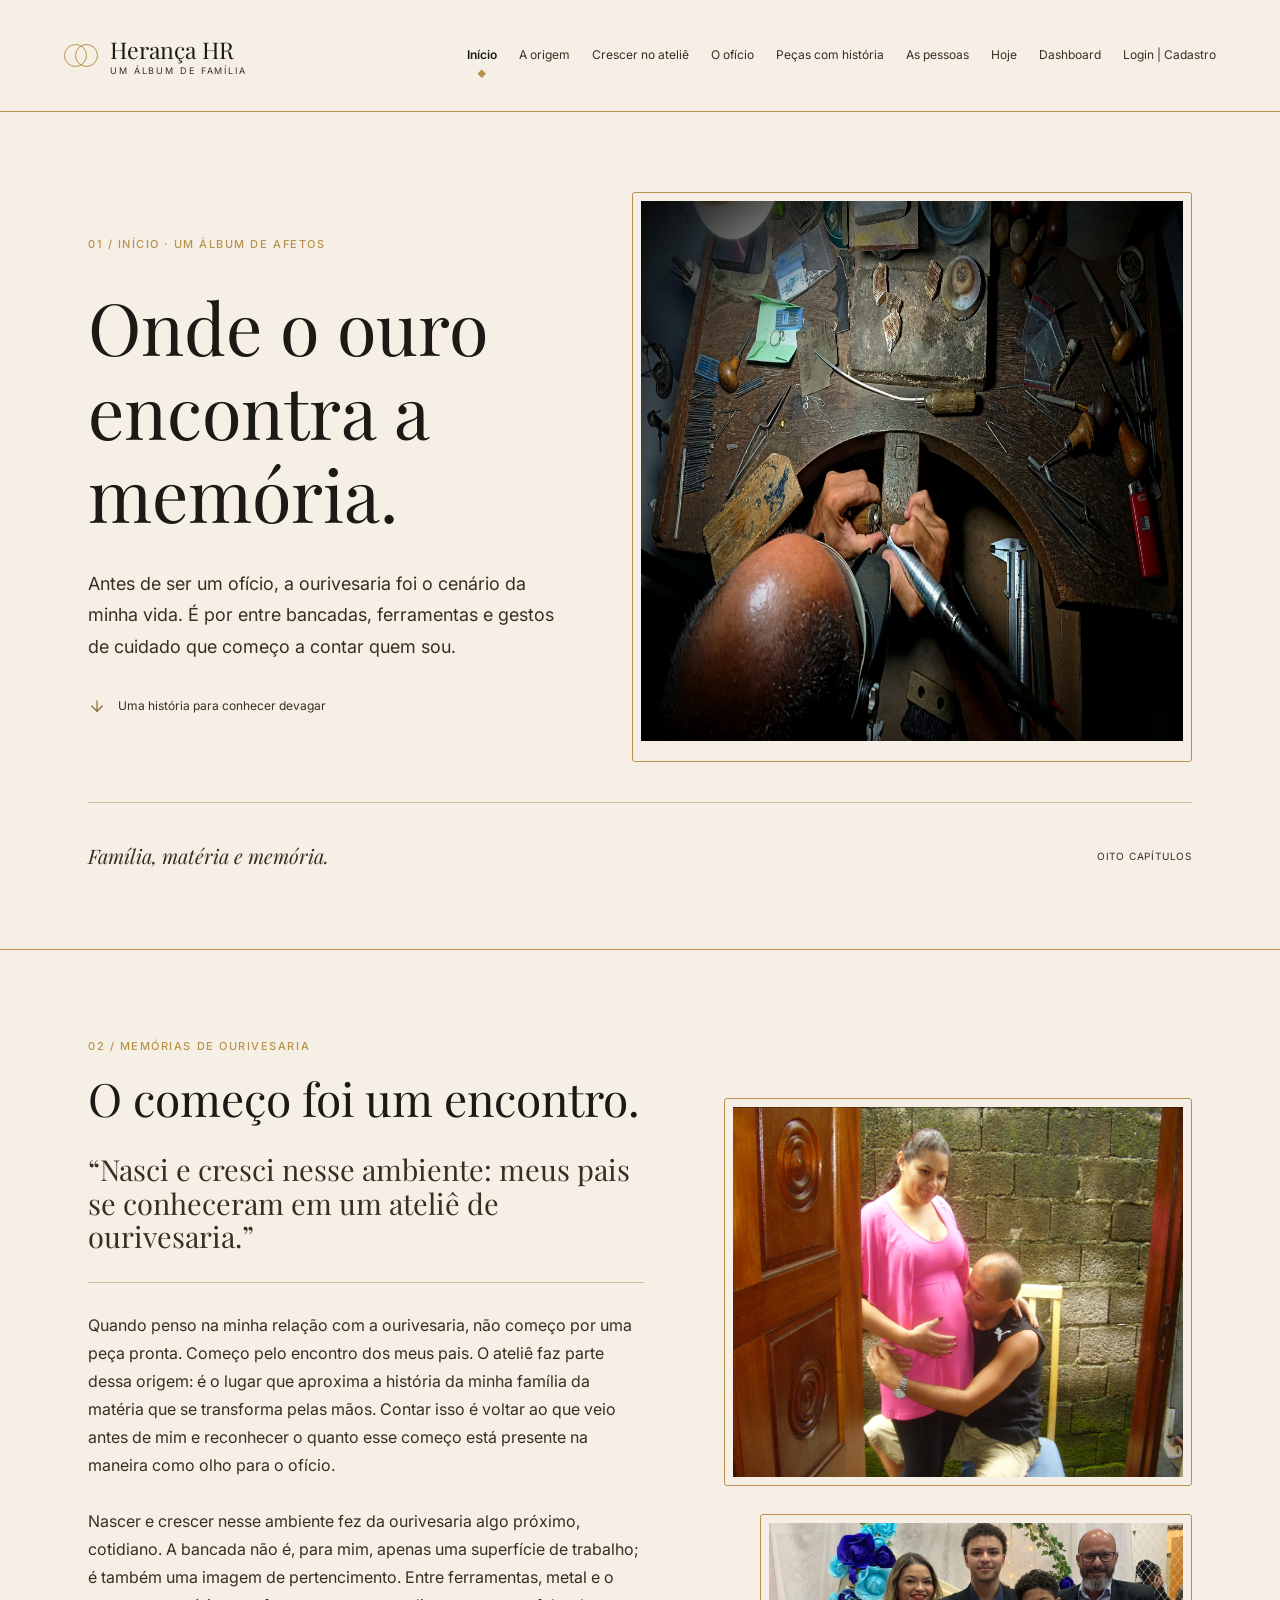
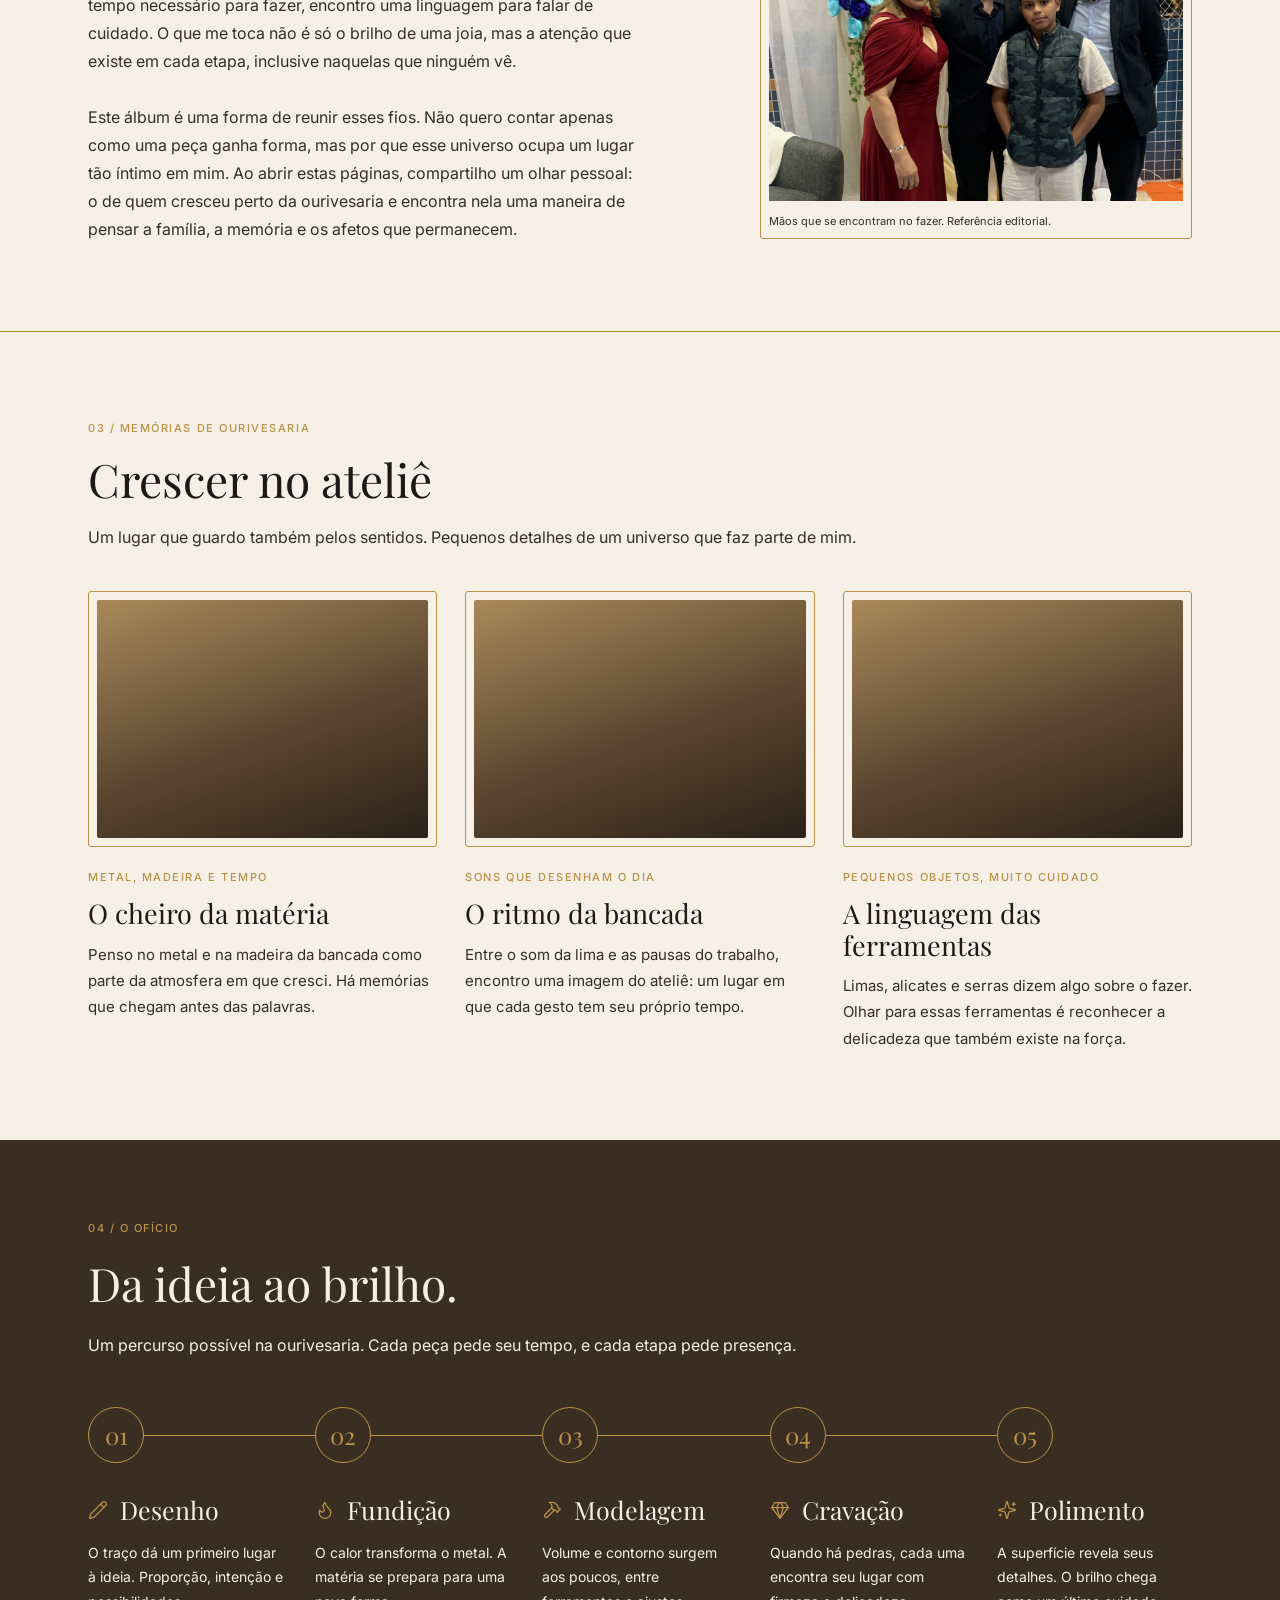
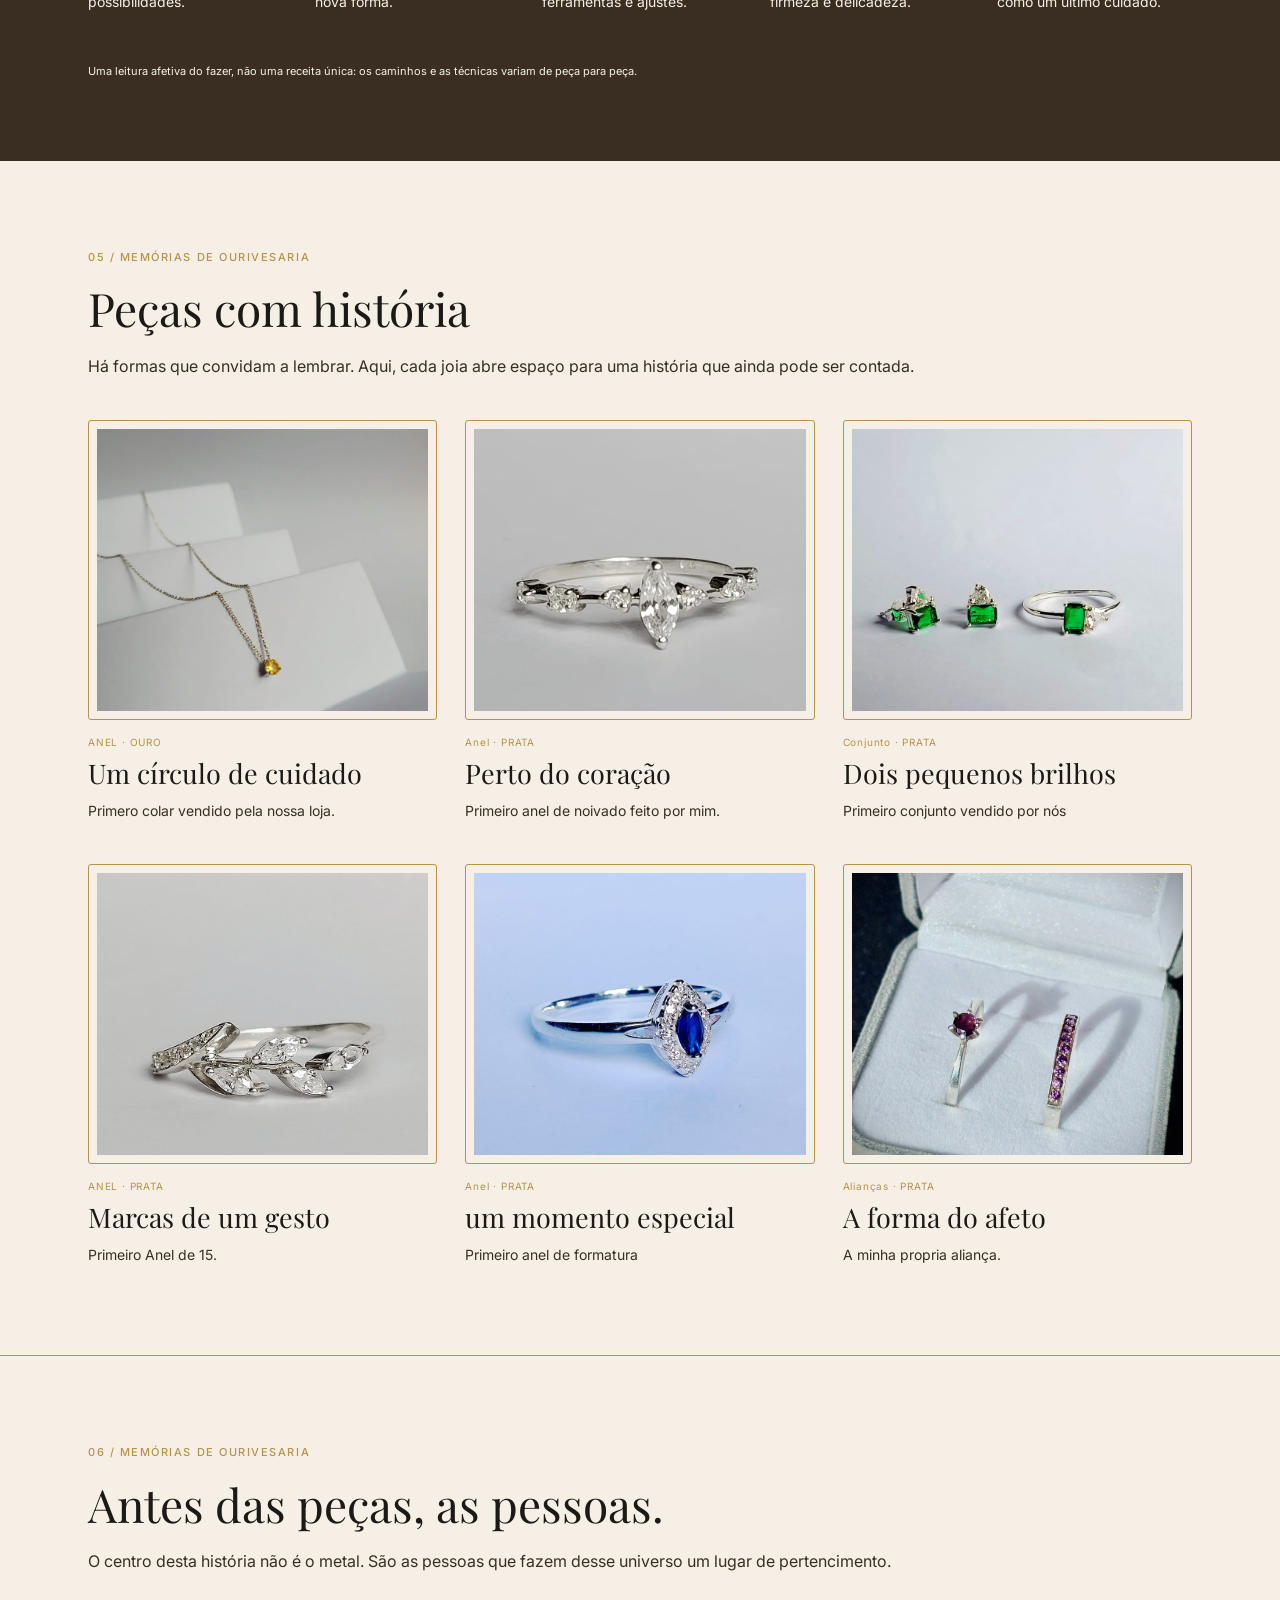
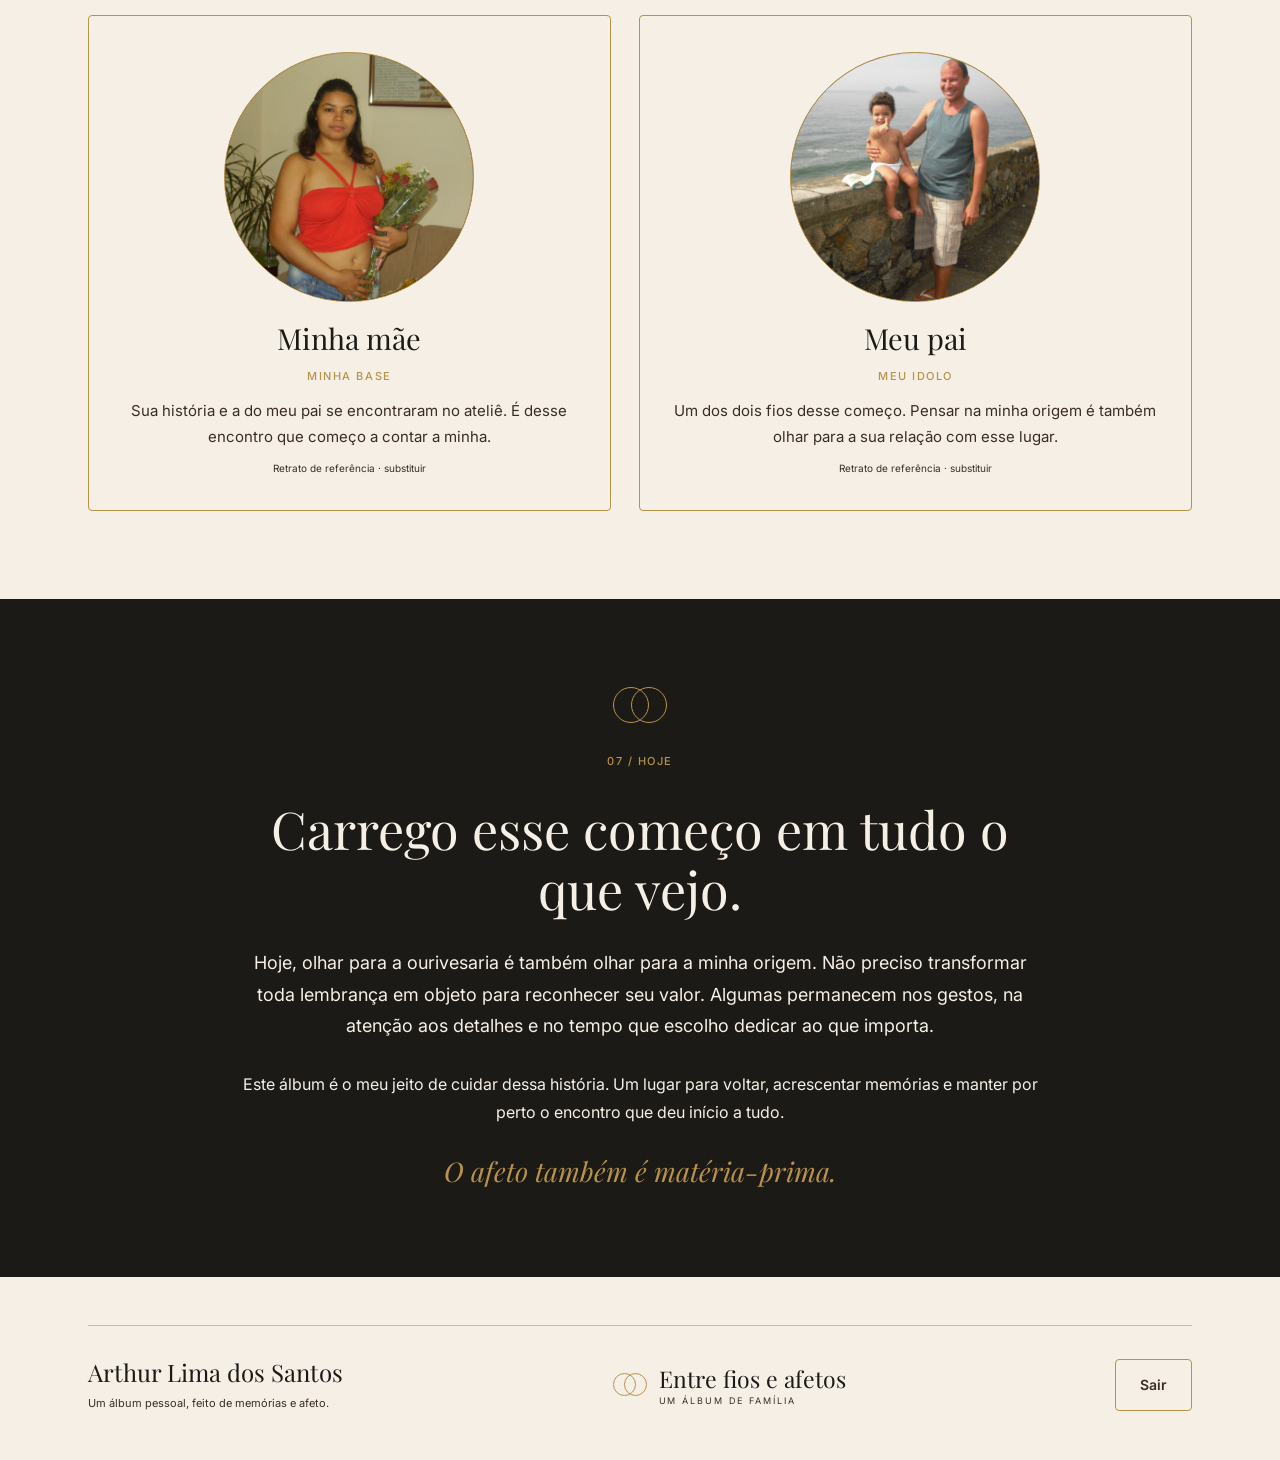
==== commit 9fadf780: "botão dash" ====
--- a/public/index.html
+++ b/public/index.html
@@ -45,6 +45,7 @@
             <a href="#pecas">Peças com história</a>
             <a href="#pessoas">As pessoas</a>
             <a href="#hoje">Hoje</a>
+            <a href="dashboard/dashboard.html">Dashboard</a>
             <a href="login.html">Login | Cadastro</a>
         </nav>
     </header>
--- a/public/css/estilo.css
+++ b/public/css/estilo.css
@@ -418,6 +418,8 @@
 }
 
 
+
+
 .retrato-1 img {
     width: 100%;
   height: 100%;
@@ -523,6 +525,11 @@
   background-position: center;
   background-repeat: no-repeat;
 }
+.acesso-capa img{
+ width: 100%;
+ height: 100%;
+ object-fit: cover;
+}
 
 .acesso-capa .marca {
   position: absolute;
@@ -530,6 +537,7 @@
   left: 48px;
   padding: 12px;
   background: var(--marrom);
+  opacity: 70%;
 }
 
 .acesso-capa .marca-nome { color: var(--creme); }
@@ -547,6 +555,7 @@
   background: var(--marrom);
   border: 0.7px solid var(--ouro);
   border-radius: 4px;
+  opacity: 70%;
 }
 
 .convite-capa h2 {
@@ -969,9 +978,10 @@
 
 /* as pessoas */
 .pessoas {
-  display: grid;
+  display: flex;
   grid-template-columns: repeat(3, 1fr);
   gap: 28px;
+  justify-content: center;
 }
 
 .pessoa {
@@ -987,8 +997,8 @@
 }
 
 .retrato {
-  width: 136px;
-  height: 136px;
+  width: 250px;
+  height: 250px;
   border: 1px solid var(--ouro);
   border-radius: 999px;
   background-color: #5b4630;
